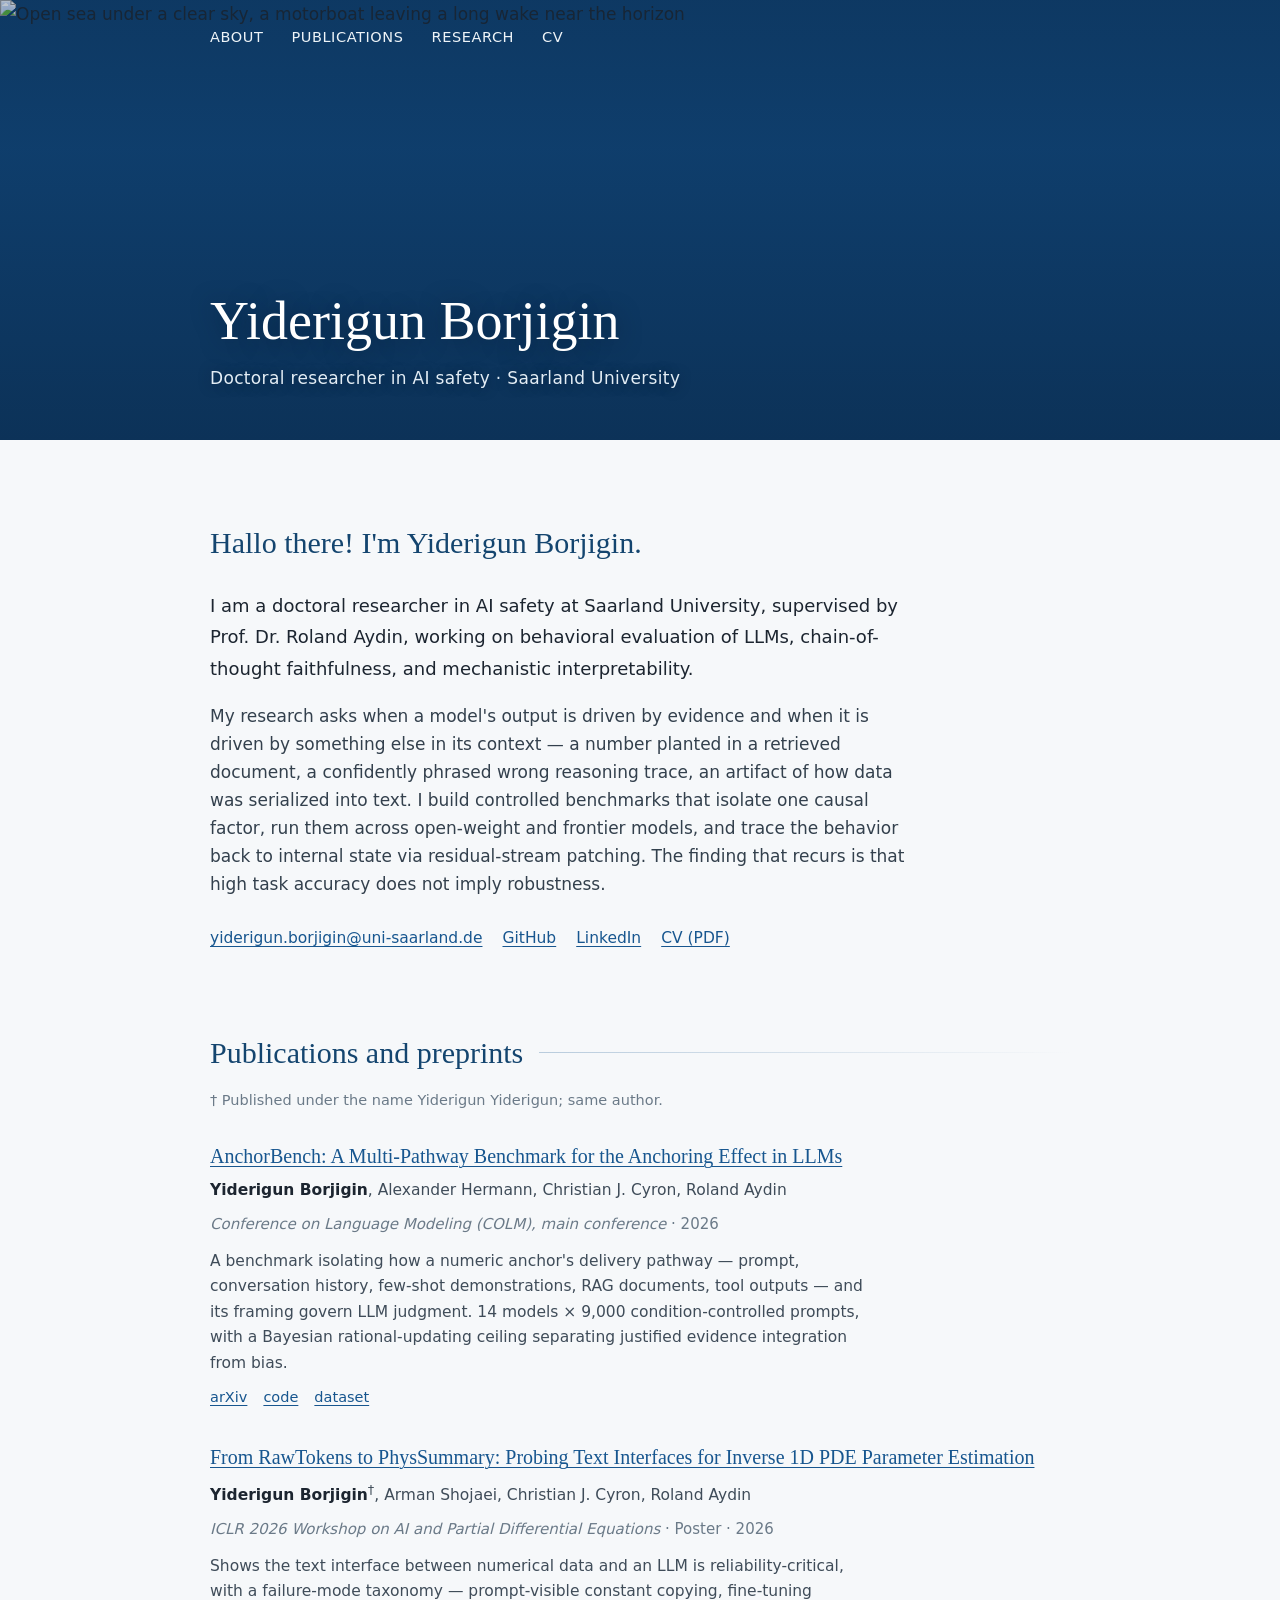
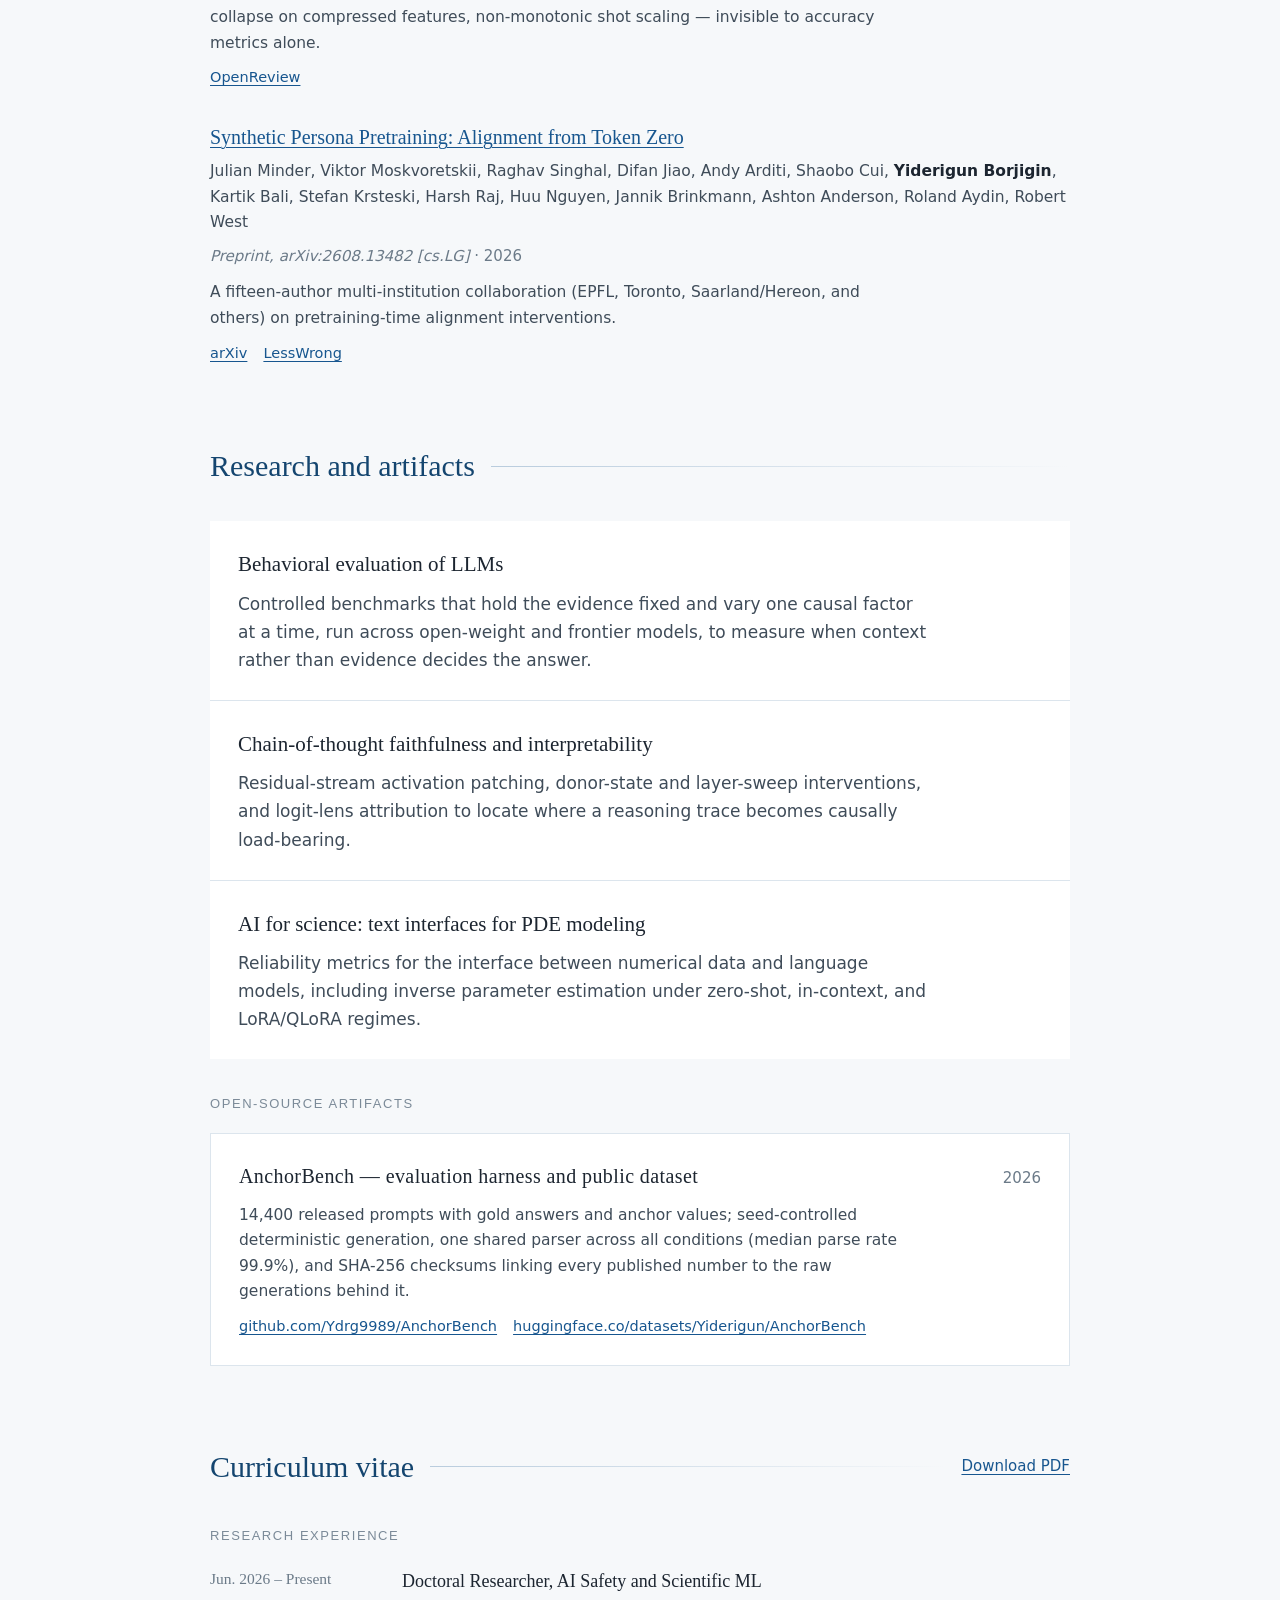
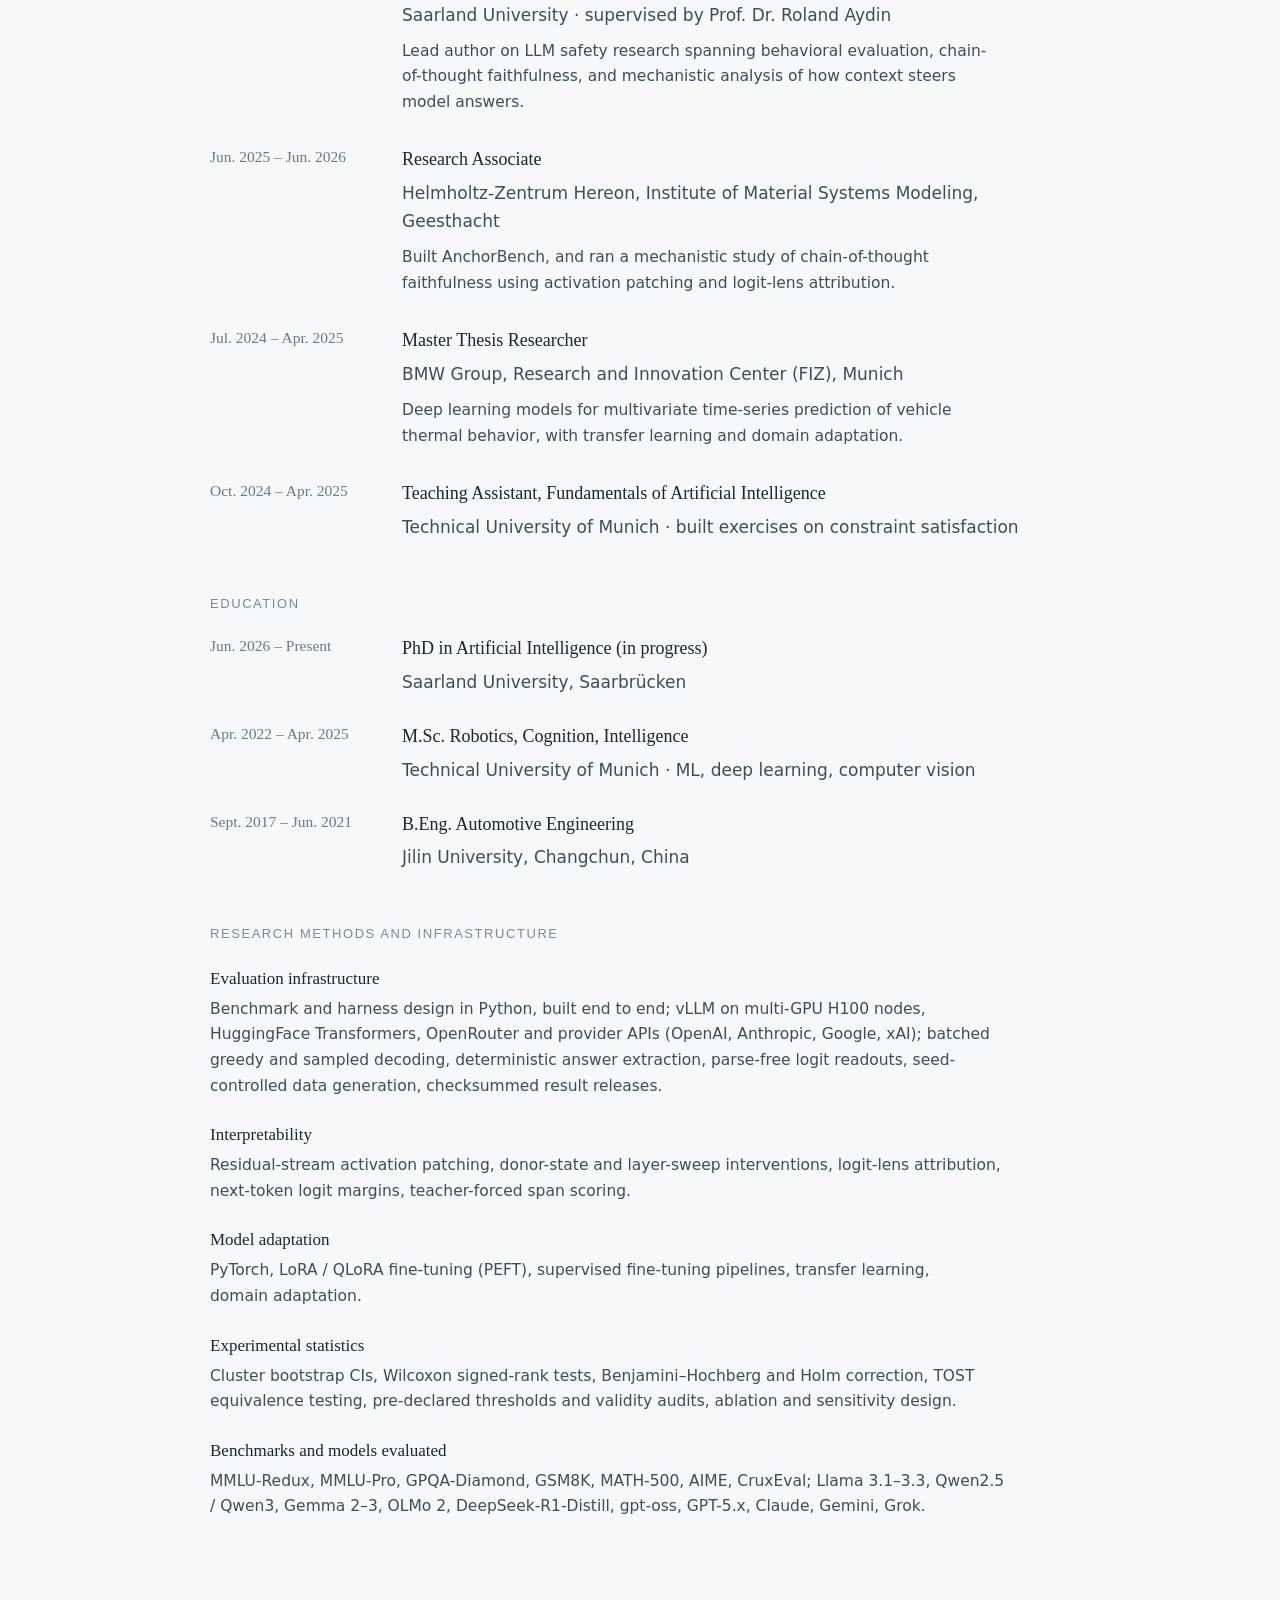
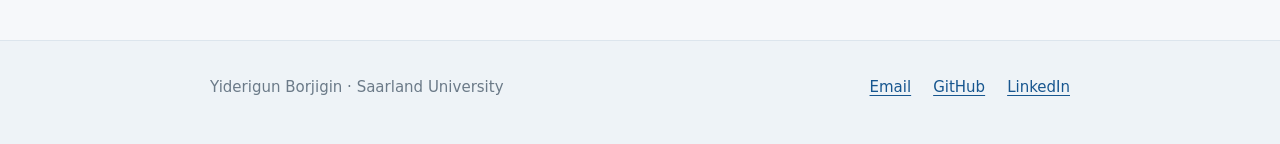
==== index.html @ 681003c2 "Add files via upload" ====
<!DOCTYPE html>
<html><head>
<meta charset="utf-8">
<meta name="viewport" content="width=device-width, initial-scale=1">
<title>Yiderigun Borjigin — Doctoral Researcher in AI Safety</title>
<meta name="description" content="Yiderigun Borjigin is a doctoral researcher in AI safety at Saarland University, working on behavioral evaluation of LLMs, chain-of-thought faithfulness, and mechanistic interpretability." />
<meta name="author" content="Yiderigun Borjigin" />
<link rel="canonical" href="https://yiderigun.com/" />
<meta property="og:type" content="profile" />
<meta property="og:title" content="Yiderigun Borjigin — Doctoral Researcher in AI Safety" />
<meta property="og:description" content="Behavioral evaluation of LLMs, chain-of-thought faithfulness, and mechanistic interpretability. Saarland University." />
<meta property="og:url" content="https://yiderigun.com/" />
<meta property="og:image" content="https://yiderigun.com/assets/sea.jpg" />
<meta name="twitter:card" content="summary_large_image" />
<link rel="icon" href="/favicon.svg" type="image/svg+xml" />
<script src="support.js"></script>
</head>
<body>
<x-dc>
<helmet>

<style>/* cyrillic-ext */
@font-face {
  font-family: 'IBM Plex Sans';
  font-style: italic;
  font-weight: 400;
  font-stretch: 100%;
  font-display: swap;
  src: url("assets/fonts/55f6a08b-e42c-4b91-bd8e-4564f79c8476.woff2") format('woff2');
  unicode-range: U+0460-052F, U+1C80-1C8A, U+20B4, U+2DE0-2DFF, U+A640-A69F, U+FE2E-FE2F;
}
/* cyrillic */
@font-face {
  font-family: 'IBM Plex Sans';
  font-style: italic;
  font-weight: 400;
  font-stretch: 100%;
  font-display: swap;
  src: url("assets/fonts/d46b7c02-f9fb-4ed3-8e43-ebcb7da75949.woff2") format('woff2');
  unicode-range: U+0301, U+0400-045F, U+0490-0491, U+04B0-04B1, U+2116;
}
/* greek */
@font-face {
  font-family: 'IBM Plex Sans';
  font-style: italic;
  font-weight: 400;
  font-stretch: 100%;
  font-display: swap;
  src: url("assets/fonts/974af022-8f1c-43a9-97f7-96fb65a8e11e.woff2") format('woff2');
  unicode-range: U+0370-0377, U+037A-037F, U+0384-038A, U+038C, U+038E-03A1, U+03A3-03FF;
}
/* vietnamese */
@font-face {
  font-family: 'IBM Plex Sans';
  font-style: italic;
  font-weight: 400;
  font-stretch: 100%;
  font-display: swap;
  src: url("assets/fonts/7ee7422b-a5fc-406b-a829-d67ad06969b2.woff2") format('woff2');
  unicode-range: U+0102-0103, U+0110-0111, U+0128-0129, U+0168-0169, U+01A0-01A1, U+01AF-01B0, U+0300-0301, U+0303-0304, U+0308-0309, U+0323, U+0329, U+1EA0-1EF9, U+20AB;
}
/* latin-ext */
@font-face {
  font-family: 'IBM Plex Sans';
  font-style: italic;
  font-weight: 400;
  font-stretch: 100%;
  font-display: swap;
  src: url("assets/fonts/6d44663a-c54d-4c79-b2e1-a479ceef2f40.woff2") format('woff2');
  unicode-range: U+0100-02BA, U+02BD-02C5, U+02C7-02CC, U+02CE-02D7, U+02DD-02FF, U+0304, U+0308, U+0329, U+1D00-1DBF, U+1E00-1E9F, U+1EF2-1EFF, U+2020, U+20A0-20AB, U+20AD-20C0, U+2113, U+2C60-2C7F, U+A720-A7FF;
}
/* latin */
@font-face {
  font-family: 'IBM Plex Sans';
  font-style: italic;
  font-weight: 400;
  font-stretch: 100%;
  font-display: swap;
  src: url("assets/fonts/679fe317-80ed-49c6-917a-c58eaef2c03a.woff2") format('woff2');
  unicode-range: U+0000-00FF, U+0131, U+0152-0153, U+02BB-02BC, U+02C6, U+02DA, U+02DC, U+0304, U+0308, U+0329, U+2000-206F, U+20AC, U+2122, U+2191, U+2193, U+2212, U+2215, U+FEFF, U+FFFD;
}
/* cyrillic-ext */
@font-face {
  font-family: 'IBM Plex Sans';
  font-style: normal;
  font-weight: 400;
  font-stretch: 100%;
  font-display: swap;
  src: url("assets/fonts/83f9fada-f4ef-41f7-adbd-99a5b04d0335.woff2") format('woff2');
  unicode-range: U+0460-052F, U+1C80-1C8A, U+20B4, U+2DE0-2DFF, U+A640-A69F, U+FE2E-FE2F;
}
/* cyrillic */
@font-face {
  font-family: 'IBM Plex Sans';
  font-style: normal;
  font-weight: 400;
  font-stretch: 100%;
  font-display: swap;
  src: url("assets/fonts/d79cb87c-d16e-4544-a11e-40ac1ff74dc8.woff2") format('woff2');
  unicode-range: U+0301, U+0400-045F, U+0490-0491, U+04B0-04B1, U+2116;
}
/* greek */
@font-face {
  font-family: 'IBM Plex Sans';
  font-style: normal;
  font-weight: 400;
  font-stretch: 100%;
  font-display: swap;
  src: url("assets/fonts/6ab68aab-2c65-49a6-9137-77db15534cdb.woff2") format('woff2');
  unicode-range: U+0370-0377, U+037A-037F, U+0384-038A, U+038C, U+038E-03A1, U+03A3-03FF;
}
/* vietnamese */
@font-face {
  font-family: 'IBM Plex Sans';
  font-style: normal;
  font-weight: 400;
  font-stretch: 100%;
  font-display: swap;
  src: url("assets/fonts/763f0e78-bf91-42c8-9707-98eb85f30fa9.woff2") format('woff2');
  unicode-range: U+0102-0103, U+0110-0111, U+0128-0129, U+0168-0169, U+01A0-01A1, U+01AF-01B0, U+0300-0301, U+0303-0304, U+0308-0309, U+0323, U+0329, U+1EA0-1EF9, U+20AB;
}
/* latin-ext */
@font-face {
  font-family: 'IBM Plex Sans';
  font-style: normal;
  font-weight: 400;
  font-stretch: 100%;
  font-display: swap;
  src: url("assets/fonts/c724dc85-1ffe-43cd-b5dc-d026d79f9b12.woff2") format('woff2');
  unicode-range: U+0100-02BA, U+02BD-02C5, U+02C7-02CC, U+02CE-02D7, U+02DD-02FF, U+0304, U+0308, U+0329, U+1D00-1DBF, U+1E00-1E9F, U+1EF2-1EFF, U+2020, U+20A0-20AB, U+20AD-20C0, U+2113, U+2C60-2C7F, U+A720-A7FF;
}
/* latin */
@font-face {
  font-family: 'IBM Plex Sans';
  font-style: normal;
  font-weight: 400;
  font-stretch: 100%;
  font-display: swap;
  src: url("assets/fonts/ffc3a132-318a-4846-9e97-8d17f6beaef5.woff2") format('woff2');
  unicode-range: U+0000-00FF, U+0131, U+0152-0153, U+02BB-02BC, U+02C6, U+02DA, U+02DC, U+0304, U+0308, U+0329, U+2000-206F, U+20AC, U+2122, U+2191, U+2193, U+2212, U+2215, U+FEFF, U+FFFD;
}
/* cyrillic-ext */
@font-face {
  font-family: 'IBM Plex Sans';
  font-style: normal;
  font-weight: 500;
  font-stretch: 100%;
  font-display: swap;
  src: url("assets/fonts/83f9fada-f4ef-41f7-adbd-99a5b04d0335.woff2") format('woff2');
  unicode-range: U+0460-052F, U+1C80-1C8A, U+20B4, U+2DE0-2DFF, U+A640-A69F, U+FE2E-FE2F;
}
/* cyrillic */
@font-face {
  font-family: 'IBM Plex Sans';
  font-style: normal;
  font-weight: 500;
  font-stretch: 100%;
  font-display: swap;
  src: url("assets/fonts/d79cb87c-d16e-4544-a11e-40ac1ff74dc8.woff2") format('woff2');
  unicode-range: U+0301, U+0400-045F, U+0490-0491, U+04B0-04B1, U+2116;
}
/* greek */
@font-face {
  font-family: 'IBM Plex Sans';
  font-style: normal;
  font-weight: 500;
  font-stretch: 100%;
  font-display: swap;
  src: url("assets/fonts/6ab68aab-2c65-49a6-9137-77db15534cdb.woff2") format('woff2');
  unicode-range: U+0370-0377, U+037A-037F, U+0384-038A, U+038C, U+038E-03A1, U+03A3-03FF;
}
/* vietnamese */
@font-face {
  font-family: 'IBM Plex Sans';
  font-style: normal;
  font-weight: 500;
  font-stretch: 100%;
  font-display: swap;
  src: url("assets/fonts/763f0e78-bf91-42c8-9707-98eb85f30fa9.woff2") format('woff2');
  unicode-range: U+0102-0103, U+0110-0111, U+0128-0129, U+0168-0169, U+01A0-01A1, U+01AF-01B0, U+0300-0301, U+0303-0304, U+0308-0309, U+0323, U+0329, U+1EA0-1EF9, U+20AB;
}
/* latin-ext */
@font-face {
  font-family: 'IBM Plex Sans';
  font-style: normal;
  font-weight: 500;
  font-stretch: 100%;
  font-display: swap;
  src: url("assets/fonts/c724dc85-1ffe-43cd-b5dc-d026d79f9b12.woff2") format('woff2');
  unicode-range: U+0100-02BA, U+02BD-02C5, U+02C7-02CC, U+02CE-02D7, U+02DD-02FF, U+0304, U+0308, U+0329, U+1D00-1DBF, U+1E00-1E9F, U+1EF2-1EFF, U+2020, U+20A0-20AB, U+20AD-20C0, U+2113, U+2C60-2C7F, U+A720-A7FF;
}
/* latin */
@font-face {
  font-family: 'IBM Plex Sans';
  font-style: normal;
  font-weight: 500;
  font-stretch: 100%;
  font-display: swap;
  src: url("assets/fonts/ffc3a132-318a-4846-9e97-8d17f6beaef5.woff2") format('woff2');
  unicode-range: U+0000-00FF, U+0131, U+0152-0153, U+02BB-02BC, U+02C6, U+02DA, U+02DC, U+0304, U+0308, U+0329, U+2000-206F, U+20AC, U+2122, U+2191, U+2193, U+2212, U+2215, U+FEFF, U+FFFD;
}
/* cyrillic-ext */
@font-face {
  font-family: 'Spectral';
  font-style: italic;
  font-weight: 400;
  font-display: swap;
  src: url("assets/fonts/430b4b3d-c710-4637-90d6-6bd3f4db5211.woff2") format('woff2');
  unicode-range: U+0460-052F, U+1C80-1C8A, U+20B4, U+2DE0-2DFF, U+A640-A69F, U+FE2E-FE2F;
}
/* cyrillic */
@font-face {
  font-family: 'Spectral';
  font-style: italic;
  font-weight: 400;
  font-display: swap;
  src: url("assets/fonts/274a4376-cdd3-4cd9-a341-be3a512d170b.woff2") format('woff2');
  unicode-range: U+0301, U+0400-045F, U+0490-0491, U+04B0-04B1, U+2116;
}
/* vietnamese */
@font-face {
  font-family: 'Spectral';
  font-style: italic;
  font-weight: 400;
  font-display: swap;
  src: url("assets/fonts/5216da0e-b6b3-49d7-98aa-c613a8fe0d83.woff2") format('woff2');
  unicode-range: U+0102-0103, U+0110-0111, U+0128-0129, U+0168-0169, U+01A0-01A1, U+01AF-01B0, U+0300-0301, U+0303-0304, U+0308-0309, U+0323, U+0329, U+1EA0-1EF9, U+20AB;
}
/* latin-ext */
@font-face {
  font-family: 'Spectral';
  font-style: italic;
  font-weight: 400;
  font-display: swap;
  src: url("assets/fonts/eaa00eb7-6b8f-4f8e-9f55-61a7b5361e93.woff2") format('woff2');
  unicode-range: U+0100-02BA, U+02BD-02C5, U+02C7-02CC, U+02CE-02D7, U+02DD-02FF, U+0304, U+0308, U+0329, U+1D00-1DBF, U+1E00-1E9F, U+1EF2-1EFF, U+2020, U+20A0-20AB, U+20AD-20C0, U+2113, U+2C60-2C7F, U+A720-A7FF;
}
/* latin */
@font-face {
  font-family: 'Spectral';
  font-style: italic;
  font-weight: 400;
  font-display: swap;
  src: url("assets/fonts/821369cb-e335-4c0e-bd2f-9316625bb81d.woff2") format('woff2');
  unicode-range: U+0000-00FF, U+0131, U+0152-0153, U+02BB-02BC, U+02C6, U+02DA, U+02DC, U+0304, U+0308, U+0329, U+2000-206F, U+20AC, U+2122, U+2191, U+2193, U+2212, U+2215, U+FEFF, U+FFFD;
}
/* cyrillic-ext */
@font-face {
  font-family: 'Spectral';
  font-style: normal;
  font-weight: 400;
  font-display: swap;
  src: url("assets/fonts/b064df39-ab87-48c8-b145-b738427409b2.woff2") format('woff2');
  unicode-range: U+0460-052F, U+1C80-1C8A, U+20B4, U+2DE0-2DFF, U+A640-A69F, U+FE2E-FE2F;
}
/* cyrillic */
@font-face {
  font-family: 'Spectral';
  font-style: normal;
  font-weight: 400;
  font-display: swap;
  src: url("assets/fonts/ff1c7c95-5fad-4c46-901b-05fcf5043dcb.woff2") format('woff2');
  unicode-range: U+0301, U+0400-045F, U+0490-0491, U+04B0-04B1, U+2116;
}
/* vietnamese */
@font-face {
  font-family: 'Spectral';
  font-style: normal;
  font-weight: 400;
  font-display: swap;
  src: url("assets/fonts/82d4c18f-d9b2-45b1-ac79-a1dd529e8926.woff2") format('woff2');
  unicode-range: U+0102-0103, U+0110-0111, U+0128-0129, U+0168-0169, U+01A0-01A1, U+01AF-01B0, U+0300-0301, U+0303-0304, U+0308-0309, U+0323, U+0329, U+1EA0-1EF9, U+20AB;
}
/* latin-ext */
@font-face {
  font-family: 'Spectral';
  font-style: normal;
  font-weight: 400;
  font-display: swap;
  src: url("assets/fonts/444bfb62-a856-46a0-b6db-b71ef4bcd163.woff2") format('woff2');
  unicode-range: U+0100-02BA, U+02BD-02C5, U+02C7-02CC, U+02CE-02D7, U+02DD-02FF, U+0304, U+0308, U+0329, U+1D00-1DBF, U+1E00-1E9F, U+1EF2-1EFF, U+2020, U+20A0-20AB, U+20AD-20C0, U+2113, U+2C60-2C7F, U+A720-A7FF;
}
/* latin */
@font-face {
  font-family: 'Spectral';
  font-style: normal;
  font-weight: 400;
  font-display: swap;
  src: url("assets/fonts/fe51525d-b9a4-4c74-82d5-5b8327a0cd50.woff2") format('woff2');
  unicode-range: U+0000-00FF, U+0131, U+0152-0153, U+02BB-02BC, U+02C6, U+02DA, U+02DC, U+0304, U+0308, U+0329, U+2000-206F, U+20AC, U+2122, U+2191, U+2193, U+2212, U+2215, U+FEFF, U+FFFD;
}
/* cyrillic-ext */
@font-face {
  font-family: 'Spectral';
  font-style: normal;
  font-weight: 500;
  font-display: swap;
  src: url("assets/fonts/7247d1e0-c503-46c9-b5f6-67a4c92e661f.woff2") format('woff2');
  unicode-range: U+0460-052F, U+1C80-1C8A, U+20B4, U+2DE0-2DFF, U+A640-A69F, U+FE2E-FE2F;
}
/* cyrillic */
@font-face {
  font-family: 'Spectral';
  font-style: normal;
  font-weight: 500;
  font-display: swap;
  src: url("assets/fonts/e114b1b9-980c-464b-a4e4-b644b9ae8122.woff2") format('woff2');
  unicode-range: U+0301, U+0400-045F, U+0490-0491, U+04B0-04B1, U+2116;
}
/* vietnamese */
@font-face {
  font-family: 'Spectral';
  font-style: normal;
  font-weight: 500;
  font-display: swap;
  src: url("assets/fonts/7c218824-0c13-46f9-be6f-c75b07de8cd7.woff2") format('woff2');
  unicode-range: U+0102-0103, U+0110-0111, U+0128-0129, U+0168-0169, U+01A0-01A1, U+01AF-01B0, U+0300-0301, U+0303-0304, U+0308-0309, U+0323, U+0329, U+1EA0-1EF9, U+20AB;
}
/* latin-ext */
@font-face {
  font-family: 'Spectral';
  font-style: normal;
  font-weight: 500;
  font-display: swap;
  src: url("assets/fonts/250e4d39-9c92-47d1-8d8c-00c0593494e9.woff2") format('woff2');
  unicode-range: U+0100-02BA, U+02BD-02C5, U+02C7-02CC, U+02CE-02D7, U+02DD-02FF, U+0304, U+0308, U+0329, U+1D00-1DBF, U+1E00-1E9F, U+1EF2-1EFF, U+2020, U+20A0-20AB, U+20AD-20C0, U+2113, U+2C60-2C7F, U+A720-A7FF;
}
/* latin */
@font-face {
  font-family: 'Spectral';
  font-style: normal;
  font-weight: 500;
  font-display: swap;
  src: url("assets/fonts/ee16a8b2-8016-4782-a6d0-0ef40bd5dc13.woff2") format('woff2');
  unicode-range: U+0000-00FF, U+0131, U+0152-0153, U+02BB-02BC, U+02C6, U+02DA, U+02DC, U+0304, U+0308, U+0329, U+2000-206F, U+20AC, U+2122, U+2191, U+2193, U+2212, U+2215, U+FEFF, U+FFFD;
}
/* cyrillic-ext */
@font-face {
  font-family: 'Spectral';
  font-style: normal;
  font-weight: 600;
  font-display: swap;
  src: url("assets/fonts/f975859b-0c44-41e2-96e7-90cef537e20b.woff2") format('woff2');
  unicode-range: U+0460-052F, U+1C80-1C8A, U+20B4, U+2DE0-2DFF, U+A640-A69F, U+FE2E-FE2F;
}
/* cyrillic */
@font-face {
  font-family: 'Spectral';
  font-style: normal;
  font-weight: 600;
  font-display: swap;
  src: url("assets/fonts/273f853a-46e5-40da-906b-10becf190a19.woff2") format('woff2');
  unicode-range: U+0301, U+0400-045F, U+0490-0491, U+04B0-04B1, U+2116;
}
/* vietnamese */
@font-face {
  font-family: 'Spectral';
  font-style: normal;
  font-weight: 600;
  font-display: swap;
  src: url("assets/fonts/f92b19ea-cc0b-4854-9863-948335877728.woff2") format('woff2');
  unicode-range: U+0102-0103, U+0110-0111, U+0128-0129, U+0168-0169, U+01A0-01A1, U+01AF-01B0, U+0300-0301, U+0303-0304, U+0308-0309, U+0323, U+0329, U+1EA0-1EF9, U+20AB;
}
/* latin-ext */
@font-face {
  font-family: 'Spectral';
  font-style: normal;
  font-weight: 600;
  font-display: swap;
  src: url("assets/fonts/9841b905-c9ef-4b54-a32b-f7afc2096b5e.woff2") format('woff2');
  unicode-range: U+0100-02BA, U+02BD-02C5, U+02C7-02CC, U+02CE-02D7, U+02DD-02FF, U+0304, U+0308, U+0329, U+1D00-1DBF, U+1E00-1E9F, U+1EF2-1EFF, U+2020, U+20A0-20AB, U+20AD-20C0, U+2113, U+2C60-2C7F, U+A720-A7FF;
}
/* latin */
@font-face {
  font-family: 'Spectral';
  font-style: normal;
  font-weight: 600;
  font-display: swap;
  src: url("assets/fonts/bd84f488-a338-4fb5-b9f1-f5760b52543d.woff2") format('woff2');
  unicode-range: U+0000-00FF, U+0131, U+0152-0153, U+02BB-02BC, U+02C6, U+02DA, U+02DC, U+0304, U+0308, U+0329, U+2000-206F, U+20AC, U+2122, U+2191, U+2193, U+2212, U+2215, U+FEFF, U+FFFD;
}
</style>
<style>
  body { margin: 0; background: #f6f8fa; color: #1c2530; -webkit-font-smoothing: antialiased; }
  a { color: #17568f; text-decoration-thickness: 1px; text-underline-offset: 3px; }
  a:hover { color: #0d3a64; }
  @keyframes seaDrift { from { transform: scale(1.06) translate3d(-1.2%, 0, 0); } to { transform: scale(1.12) translate3d(1.2%, -1%, 0); } }
  @keyframes rise { from { opacity: 0; transform: translateY(14px); } to { opacity: 1; transform: none; } }
  html { scroll-behavior: smooth; }
</style>
</helmet>

<div style="font-family: 'IBM Plex Sans', system-ui, sans-serif; font-size: 17px; line-height: 1.65;">

  <header style="position: relative; height: 440px; overflow: hidden; background: #0f3f6e;">
    <picture><source srcset="assets/sea.webp" type="image/webp" /><img src="assets/sea.jpg" alt="Open sea under a clear sky, a motorboat leaving a long wake near the horizon" style="position: absolute; inset: 0; width: 100%; height: 100%; object-fit: cover; object-position: 50% 42%; animation: seaDrift 70s ease-in-out infinite alternate;" fetchpriority="high" /></picture>
    <div style="position: absolute; inset: 0; background: linear-gradient(rgba(10,40,70,0.28) 0%, rgba(10,40,70,0.06) 34%, rgba(8,32,58,0.42) 100%);"></div>

    <div style="position: relative; max-width: 940px; margin: 0 auto; padding: 0 40px; height: 100%; display: flex; flex-direction: column; justify-content: space-between; box-sizing: border-box;">
      <nav style="display: flex; gap: 28px; align-items: center; padding-top: 26px; font-size: 14.5px; letter-spacing: 0.04em; text-transform: uppercase;">
        <a href="#about" style="color: #eef4f8; text-decoration: none;" style-hover="color:#ffffff">About</a>
        <a href="#publications" style="color: #eef4f8; text-decoration: none;" style-hover="color:#ffffff">Publications</a>
        <a href="#research" style="color: #eef4f8; text-decoration: none;" style-hover="color:#ffffff">Research</a>
        <a href="#cv" style="color: #eef4f8; text-decoration: none;" style-hover="color:#ffffff">CV</a>
      </nav>
      <div style="padding-bottom: 48px;">
        <h1 style="font-family: Spectral, Georgia, serif; font-weight: 500; font-size: 54px; line-height: 1.05; margin: 0; color: #ffffff; text-shadow: 0 2px 22px rgba(6,26,48,0.55);">Yiderigun Borjigin</h1>
        <p style="margin: 14px 0 0; font-size: 17px; color: #e3edf5; letter-spacing: 0.02em; text-shadow: 0 1px 12px rgba(6,26,48,0.5);">Doctoral researcher in AI safety · Saarland University</p>
      </div>
    </div>
  </header>

  <main style="max-width: 940px; margin: 0 auto; padding: 0 40px 120px; box-sizing: border-box;">

    <section id="about" style="padding: 78px 0 0; animation: rise 0.7s ease both;">
      <h2 style="font-family: Spectral, Georgia, serif; font-weight: 500; font-size: 30px; margin: 0 0 22px; color: #14456f;">Hallo there! I'm Yiderigun Borjigin.</h2>
      <div style="display: grid; gap: 18px; max-width: 66ch;">
        <p style="margin: 0; font-size: 18px; line-height: 1.75; text-wrap: pretty;">I am a doctoral researcher in AI safety at Saarland University, supervised by Prof. Dr. Roland Aydin, working on behavioral evaluation of LLMs, chain-of-thought faithfulness, and mechanistic interpretability.</p>
        <p style="margin: 0; text-wrap: pretty; color: #33404d;">My research asks when a model's output is driven by evidence and when it is driven by something else in its context — a number planted in a retrieved document, a confidently phrased wrong reasoning trace, an artifact of how data was serialized into text. I build controlled benchmarks that isolate one causal factor, run them across open-weight and frontier models, and trace the behavior back to internal state via residual-stream patching. The finding that recurs is that high task accuracy does not imply robustness.</p>
      </div>
      <div style="display: flex; flex-wrap: wrap; gap: 20px; margin-top: 28px; font-size: 15.5px;">
        <a href="mailto:yiderigun.borjigin@uni-saarland.de">yiderigun.borjigin@uni-saarland.de</a>
        <a href="https://github.com/Ydrg9989">GitHub</a>
        <a href="https://www.linkedin.com/in/yiderigun/">LinkedIn</a>
        <a href="assets/cv.pdf">CV (PDF)</a>
      </div>
    </section>

    <section id="publications" style="padding-top: 76px;">
      <div style="display: flex; align-items: center; gap: 16px; margin: 0 0 12px;">
        <h2 style="font-family: Spectral, Georgia, serif; font-weight: 500; font-size: 30px; margin: 0; color: #14456f; white-space: nowrap;">Publications and preprints</h2>
        <span style="flex: 1; height: 1px; background: linear-gradient(90deg, #b9ccdd, rgba(185,204,221,0));"></span>
      </div>
      <p style="margin: 0 0 30px; font-size: 14.5px; color: #6b7a88;">† Published under the name Yiderigun Yiderigun; same author.</p>

      <ol style="list-style: none; margin: 0; padding: 0; display: grid; gap: 34px;">
        <li style="display: grid; gap: 8px;">
          <a href="#" style="font-family: Spectral, Georgia, serif; font-size: 20px; line-height: 1.35;">AnchorBench: A Multi-Pathway Benchmark for the Anchoring Effect in LLMs</a>
          <p style="margin: 0; font-size: 15.5px; color: #3f4c59;"><strong style="color: #1c2530;">Yiderigun Borjigin</strong>, Alexander Hermann, Christian J. Cyron, Roland Aydin</p>
          <p style="margin: 0; font-size: 15px; color: #6b7a88;"><em>Conference on Language Modeling (COLM), main conference</em> · 2026</p>
          <p style="margin: 4px 0 0; max-width: 68ch; color: #3f4c59; font-size: 15.5px; text-wrap: pretty;">A benchmark isolating how a numeric anchor's delivery pathway — prompt, conversation history, few-shot demonstrations, RAG documents, tool outputs — and its framing govern LLM judgment. 14 models × 9,000 condition-controlled prompts, with a Bayesian rational-updating ceiling separating justified evidence integration from bias.</p>
          <div style="display: flex; gap: 16px; font-size: 14.5px; margin-top: 2px;">
            <a href="#">arXiv</a>
            <a href="https://github.com/Ydrg9989/AnchorBench">code</a>
            <a href="https://huggingface.co/datasets/Yiderigun/AnchorBench">dataset</a>
          </div>
        </li>

        <li style="display: grid; gap: 8px;">
          <a href="#" style="font-family: Spectral, Georgia, serif; font-size: 20px; line-height: 1.35;">From RawTokens to PhysSummary: Probing Text Interfaces for Inverse 1D PDE Parameter Estimation</a>
          <p style="margin: 0; font-size: 15.5px; color: #3f4c59;"><strong style="color: #1c2530;">Yiderigun Borjigin</strong><sup>†</sup>, Arman Shojaei, Christian J. Cyron, Roland Aydin</p>
          <p style="margin: 0; font-size: 15px; color: #6b7a88;"><em>ICLR 2026 Workshop on AI and Partial Differential Equations</em> · Poster · 2026</p>
          <p style="margin: 4px 0 0; max-width: 68ch; color: #3f4c59; font-size: 15.5px; text-wrap: pretty;">Shows the text interface between numerical data and an LLM is reliability-critical, with a failure-mode taxonomy — prompt-visible constant copying, fine-tuning collapse on compressed features, non-monotonic shot scaling — invisible to accuracy metrics alone.</p>
          <div style="display: flex; gap: 16px; font-size: 14.5px; margin-top: 2px;">
            <a href="#">OpenReview</a>
          </div>
        </li>

        <li style="display: grid; gap: 8px;">
          <a href="https://arxiv.org/abs/2608.13482" style="font-family: Spectral, Georgia, serif; font-size: 20px; line-height: 1.35;">Synthetic Persona Pretraining: Alignment from Token Zero</a>
          <p style="margin: 0; font-size: 15.5px; color: #3f4c59;">Julian Minder, Viktor Moskvoretskii, Raghav Singhal, Difan Jiao, Andy Arditi, Shaobo Cui, <strong style="color: #1c2530;">Yiderigun Borjigin</strong>, Kartik Bali, Stefan Krsteski, Harsh Raj, Huu Nguyen, Jannik Brinkmann, Ashton Anderson, Roland Aydin, Robert West</p>
          <p style="margin: 0; font-size: 15px; color: #6b7a88;"><em>Preprint, arXiv:2608.13482 [cs.LG]</em> · 2026</p>
          <p style="margin: 4px 0 0; max-width: 68ch; color: #3f4c59; font-size: 15.5px; text-wrap: pretty;">A fifteen-author multi-institution collaboration (EPFL, Toronto, Saarland/Hereon, and others) on pretraining-time alignment interventions.</p>
          <div style="display: flex; gap: 16px; font-size: 14.5px; margin-top: 2px;">
            <a href="https://arxiv.org/abs/2608.13482">arXiv</a>
            <a href="#">LessWrong</a>
          </div>
        </li>
      </ol>
    </section>

    <section id="research" style="padding-top: 76px;">
      <div style="display: flex; align-items: center; gap: 16px; margin: 0 0 30px;">
        <h2 style="font-family: Spectral, Georgia, serif; font-weight: 500; font-size: 30px; margin: 0; color: #14456f; white-space: nowrap;">Research and artifacts</h2>
        <span style="flex: 1; height: 1px; background: linear-gradient(90deg, #b9ccdd, rgba(185,204,221,0));"></span>
      </div>

      <div style="display: grid; gap: 1px; background: #dce5ed; margin-bottom: 34px;">
        <article style="background: #ffffff; padding: 26px 28px; display: grid; gap: 8px;">
          <h3 style="font-family: Spectral, Georgia, serif; font-weight: 500; font-size: 21px; margin: 0;">Behavioral evaluation of LLMs</h3>
          <p style="margin: 0; max-width: 64ch; color: #3f4c59; text-wrap: pretty;">Controlled benchmarks that hold the evidence fixed and vary one causal factor at a time, run across open-weight and frontier models, to measure when context rather than evidence decides the answer.</p>
        </article>
        <article style="background: #ffffff; padding: 26px 28px; display: grid; gap: 8px;">
          <h3 style="font-family: Spectral, Georgia, serif; font-weight: 500; font-size: 21px; margin: 0;">Chain-of-thought faithfulness and interpretability</h3>
          <p style="margin: 0; max-width: 64ch; color: #3f4c59; text-wrap: pretty;">Residual-stream activation patching, donor-state and layer-sweep interventions, and logit-lens attribution to locate where a reasoning trace becomes causally load-bearing.</p>
        </article>
        <article style="background: #ffffff; padding: 26px 28px; display: grid; gap: 8px;">
          <h3 style="font-family: Spectral, Georgia, serif; font-weight: 500; font-size: 21px; margin: 0;">AI for science: text interfaces for PDE modeling</h3>
          <p style="margin: 0; max-width: 64ch; color: #3f4c59; text-wrap: pretty;">Reliability metrics for the interface between numerical data and language models, including inverse parameter estimation under zero-shot, in-context, and LoRA/QLoRA regimes.</p>
        </article>
      </div>

      <h3 style="font-family: 'IBM Plex Sans', sans-serif; font-size: 13px; letter-spacing: 0.12em; text-transform: uppercase; color: #7b8a98; margin: 0 0 18px; font-weight: 500;">Open-source artifacts</h3>
      <div style="background: #ffffff; border: 1px solid #dce5ed; padding: 26px 28px; display: grid; gap: 10px;">
        <div style="display: flex; flex-wrap: wrap; gap: 12px; align-items: baseline; justify-content: space-between;">
          <h4 style="font-family: Spectral, Georgia, serif; font-weight: 500; font-size: 20px; margin: 0; letter-spacing: 0.02em;">AnchorBench — evaluation harness and public dataset</h4>
          <span style="font-size: 15px; color: #6b7a88;">2026</span>
        </div>
        <p style="margin: 0; max-width: 68ch; color: #3f4c59; font-size: 15.5px; text-wrap: pretty;">14,400 released prompts with gold answers and anchor values; seed-controlled deterministic generation, one shared parser across all conditions (median parse rate 99.9%), and SHA-256 checksums linking every published number to the raw generations behind it.</p>
        <div style="display: flex; gap: 16px; font-size: 14.5px;">
          <a href="https://github.com/Ydrg9989/AnchorBench">github.com/Ydrg9989/AnchorBench</a>
          <a href="https://huggingface.co/datasets/Yiderigun/AnchorBench">huggingface.co/datasets/Yiderigun/AnchorBench</a>
        </div>
      </div>
    </section>

    <section id="cv" style="padding-top: 76px;">
      <div style="display: flex; align-items: center; gap: 16px; margin: 0 0 34px;">
        <h2 style="font-family: Spectral, Georgia, serif; font-weight: 500; font-size: 30px; margin: 0; color: #14456f; white-space: nowrap;">Curriculum vitae</h2>
        <span style="flex: 1; height: 1px; background: linear-gradient(90deg, #b9ccdd, rgba(185,204,221,0));"></span>
        <a href="assets/cv.pdf" style="font-size: 15px; white-space: nowrap;">Download PDF</a>
      </div>

      <h3 style="font-family: 'IBM Plex Sans', sans-serif; font-size: 13px; letter-spacing: 0.12em; text-transform: uppercase; color: #7b8a98; margin: 0 0 20px; font-weight: 500;">Research experience</h3>
      <div style="display: grid; gap: 30px; margin-bottom: 52px;">
        <div style="display: grid; grid-template-columns: 168px 1fr; gap: 24px;">
          <span style="font-family: Spectral, Georgia, serif; color: #6b7a88; font-size: 15.5px; line-height: 1.5;">Jun. 2026 – Present</span>
          <div>
            <p style="margin: 0; font-size: 18px; font-family: Spectral, Georgia, serif;">Doctoral Researcher, AI Safety and Scientific ML</p>
            <p style="margin: 4px 0 10px; color: #3f4c59;">Saarland University · supervised by Prof. Dr. Roland Aydin</p>
            <p style="margin: 0; color: #3f4c59; font-size: 15.5px; max-width: 62ch; text-wrap: pretty;">Lead author on LLM safety research spanning behavioral evaluation, chain-of-thought faithfulness, and mechanistic analysis of how context steers model answers.</p>
          </div>
        </div>
        <div style="display: grid; grid-template-columns: 168px 1fr; gap: 24px;">
          <span style="font-family: Spectral, Georgia, serif; color: #6b7a88; font-size: 15.5px; line-height: 1.5;">Jun. 2025 – Jun. 2026</span>
          <div>
            <p style="margin: 0; font-size: 18px; font-family: Spectral, Georgia, serif;">Research Associate</p>
            <p style="margin: 4px 0 10px; color: #3f4c59;">Helmholtz-Zentrum Hereon, Institute of Material Systems Modeling, Geesthacht</p>
            <p style="margin: 0; color: #3f4c59; font-size: 15.5px; max-width: 62ch; text-wrap: pretty;">Built AnchorBench, and ran a mechanistic study of chain-of-thought faithfulness using activation patching and logit-lens attribution.</p>
          </div>
        </div>
        <div style="display: grid; grid-template-columns: 168px 1fr; gap: 24px;">
          <span style="font-family: Spectral, Georgia, serif; color: #6b7a88; font-size: 15.5px; line-height: 1.5;">Jul. 2024 – Apr. 2025</span>
          <div>
            <p style="margin: 0; font-size: 18px; font-family: Spectral, Georgia, serif;">Master Thesis Researcher</p>
            <p style="margin: 4px 0 10px; color: #3f4c59;">BMW Group, Research and Innovation Center (FIZ), Munich</p>
            <p style="margin: 0; color: #3f4c59; font-size: 15.5px; max-width: 62ch; text-wrap: pretty;">Deep learning models for multivariate time-series prediction of vehicle thermal behavior, with transfer learning and domain adaptation.</p>
          </div>
        </div>
        <div style="display: grid; grid-template-columns: 168px 1fr; gap: 24px;">
          <span style="font-family: Spectral, Georgia, serif; color: #6b7a88; font-size: 15.5px; line-height: 1.5;">Oct. 2024 – Apr. 2025</span>
          <div>
            <p style="margin: 0; font-size: 18px; font-family: Spectral, Georgia, serif;">Teaching Assistant, Fundamentals of Artificial Intelligence</p>
            <p style="margin: 4px 0 0; color: #3f4c59;">Technical University of Munich · built exercises on constraint satisfaction</p>
          </div>
        </div>
      </div>

      <h3 style="font-family: 'IBM Plex Sans', sans-serif; font-size: 13px; letter-spacing: 0.12em; text-transform: uppercase; color: #7b8a98; margin: 0 0 20px; font-weight: 500;">Education</h3>
      <div style="display: grid; gap: 26px; margin-bottom: 52px;">
        <div style="display: grid; grid-template-columns: 168px 1fr; gap: 24px;">
          <span style="font-family: Spectral, Georgia, serif; color: #6b7a88; font-size: 15.5px; line-height: 1.5;">Jun. 2026 – Present</span>
          <div>
            <p style="margin: 0; font-size: 18px; font-family: Spectral, Georgia, serif;">PhD in Artificial Intelligence (in progress)</p>
            <p style="margin: 4px 0 0; color: #3f4c59;">Saarland University, Saarbrücken</p>
          </div>
        </div>
        <div style="display: grid; grid-template-columns: 168px 1fr; gap: 24px;">
          <span style="font-family: Spectral, Georgia, serif; color: #6b7a88; font-size: 15.5px; line-height: 1.5;">Apr. 2022 – Apr. 2025</span>
          <div>
            <p style="margin: 0; font-size: 18px; font-family: Spectral, Georgia, serif;">M.Sc. Robotics, Cognition, Intelligence</p>
            <p style="margin: 4px 0 0; color: #3f4c59;">Technical University of Munich · ML, deep learning, computer vision</p>
          </div>
        </div>
        <div style="display: grid; grid-template-columns: 168px 1fr; gap: 24px;">
          <span style="font-family: Spectral, Georgia, serif; color: #6b7a88; font-size: 15.5px; line-height: 1.5;">Sept. 2017 – Jun. 2021</span>
          <div>
            <p style="margin: 0; font-size: 18px; font-family: Spectral, Georgia, serif;">B.Eng. Automotive Engineering</p>
            <p style="margin: 4px 0 0; color: #3f4c59;">Jilin University, Changchun, China</p>
          </div>
        </div>
      </div>

      <h3 style="font-family: 'IBM Plex Sans', sans-serif; font-size: 13px; letter-spacing: 0.12em; text-transform: uppercase; color: #7b8a98; margin: 0 0 20px; font-weight: 500;">Research methods and infrastructure</h3>
      <div style="display: grid; gap: 22px; max-width: 74ch;">
        <div style="display: grid; gap: 4px;">
          <p style="margin: 0; font-family: Spectral, Georgia, serif; font-size: 17px;">Evaluation infrastructure</p>
          <p style="margin: 0; color: #3f4c59; font-size: 15.5px; text-wrap: pretty;">Benchmark and harness design in Python, built end to end; vLLM on multi-GPU H100 nodes, HuggingFace Transformers, OpenRouter and provider APIs (OpenAI, Anthropic, Google, xAI); batched greedy and sampled decoding, deterministic answer extraction, parse-free logit readouts, seed-controlled data generation, checksummed result releases.</p>
        </div>
        <div style="display: grid; gap: 4px;">
          <p style="margin: 0; font-family: Spectral, Georgia, serif; font-size: 17px;">Interpretability</p>
          <p style="margin: 0; color: #3f4c59; font-size: 15.5px; text-wrap: pretty;">Residual-stream activation patching, donor-state and layer-sweep interventions, logit-lens attribution, next-token logit margins, teacher-forced span scoring.</p>
        </div>
        <div style="display: grid; gap: 4px;">
          <p style="margin: 0; font-family: Spectral, Georgia, serif; font-size: 17px;">Model adaptation</p>
          <p style="margin: 0; color: #3f4c59; font-size: 15.5px; text-wrap: pretty;">PyTorch, LoRA / QLoRA fine-tuning (PEFT), supervised fine-tuning pipelines, transfer learning, domain adaptation.</p>
        </div>
        <div style="display: grid; gap: 4px;">
          <p style="margin: 0; font-family: Spectral, Georgia, serif; font-size: 17px;">Experimental statistics</p>
          <p style="margin: 0; color: #3f4c59; font-size: 15.5px; text-wrap: pretty;">Cluster bootstrap CIs, Wilcoxon signed-rank tests, Benjamini–Hochberg and Holm correction, TOST equivalence testing, pre-declared thresholds and validity audits, ablation and sensitivity design.</p>
        </div>
        <div style="display: grid; gap: 4px;">
          <p style="margin: 0; font-family: Spectral, Georgia, serif; font-size: 17px;">Benchmarks and models evaluated</p>
          <p style="margin: 0; color: #3f4c59; font-size: 15.5px; text-wrap: pretty;">MMLU-Redux, MMLU-Pro, GPQA-Diamond, GSM8K, MATH-500, AIME, CruxEval; Llama 3.1–3.3, Qwen2.5 / Qwen3, Gemma 2–3, OLMo 2, DeepSeek-R1-Distill, gpt-oss, GPT-5.x, Claude, Gemini, Grok.</p>
        </div>
      </div>
    </section>

  </main>

  <footer style="border-top: 1px solid #dce5ed; background: #eef3f7;">
    <div style="max-width: 940px; margin: 0 auto; padding: 34px 40px 44px; box-sizing: border-box; display: flex; flex-wrap: wrap; gap: 20px; justify-content: space-between; align-items: baseline;">
      <p style="margin: 0; color: #6b7a88; font-size: 15px;">Yiderigun Borjigin · Saarland University</p>
      <div style="display: flex; flex-wrap: wrap; gap: 22px; font-size: 15px; white-space: nowrap;">
        <a href="mailto:yiderigun.borjigin@uni-saarland.de">Email</a>
        <a href="https://github.com/Ydrg9989">GitHub</a>
        <a href="https://www.linkedin.com/in/yiderigun/">LinkedIn</a>
      </div>
    </div>
  </footer>

</div>

</x-dc>


</body></html>
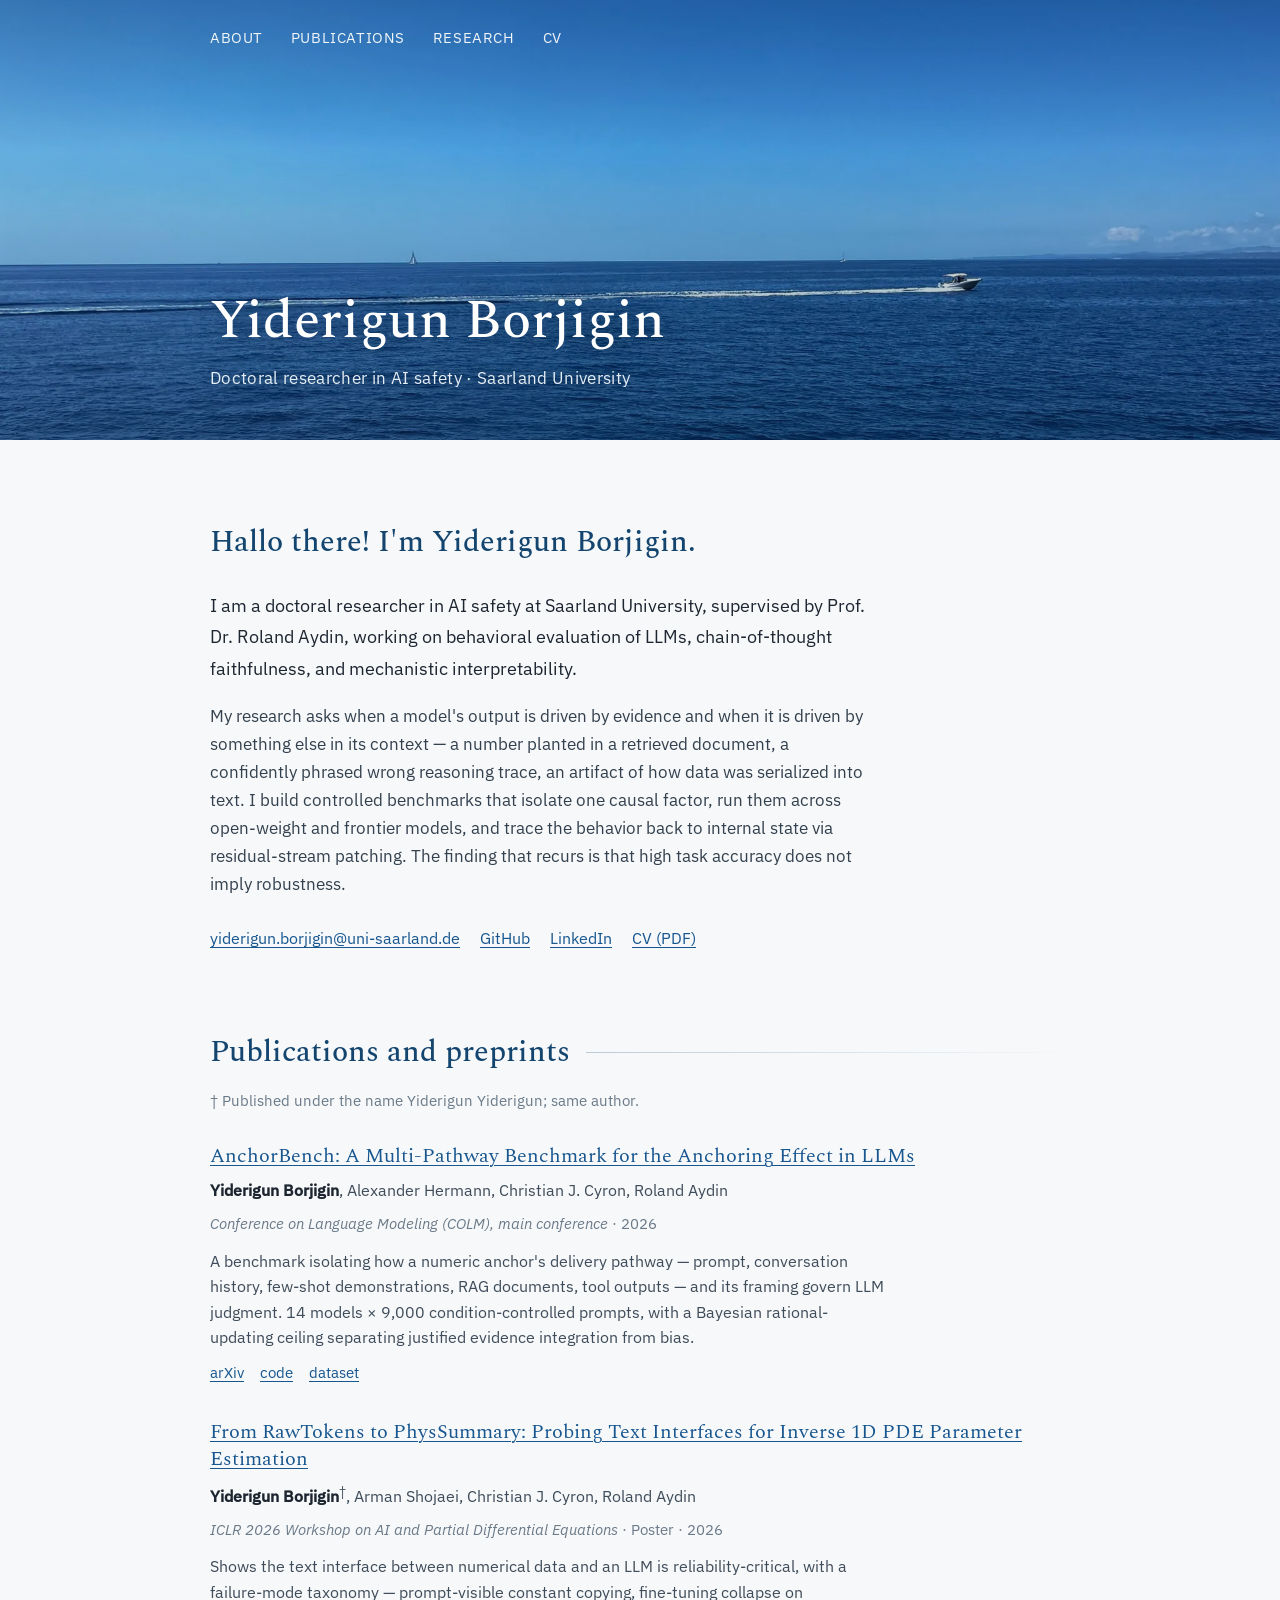
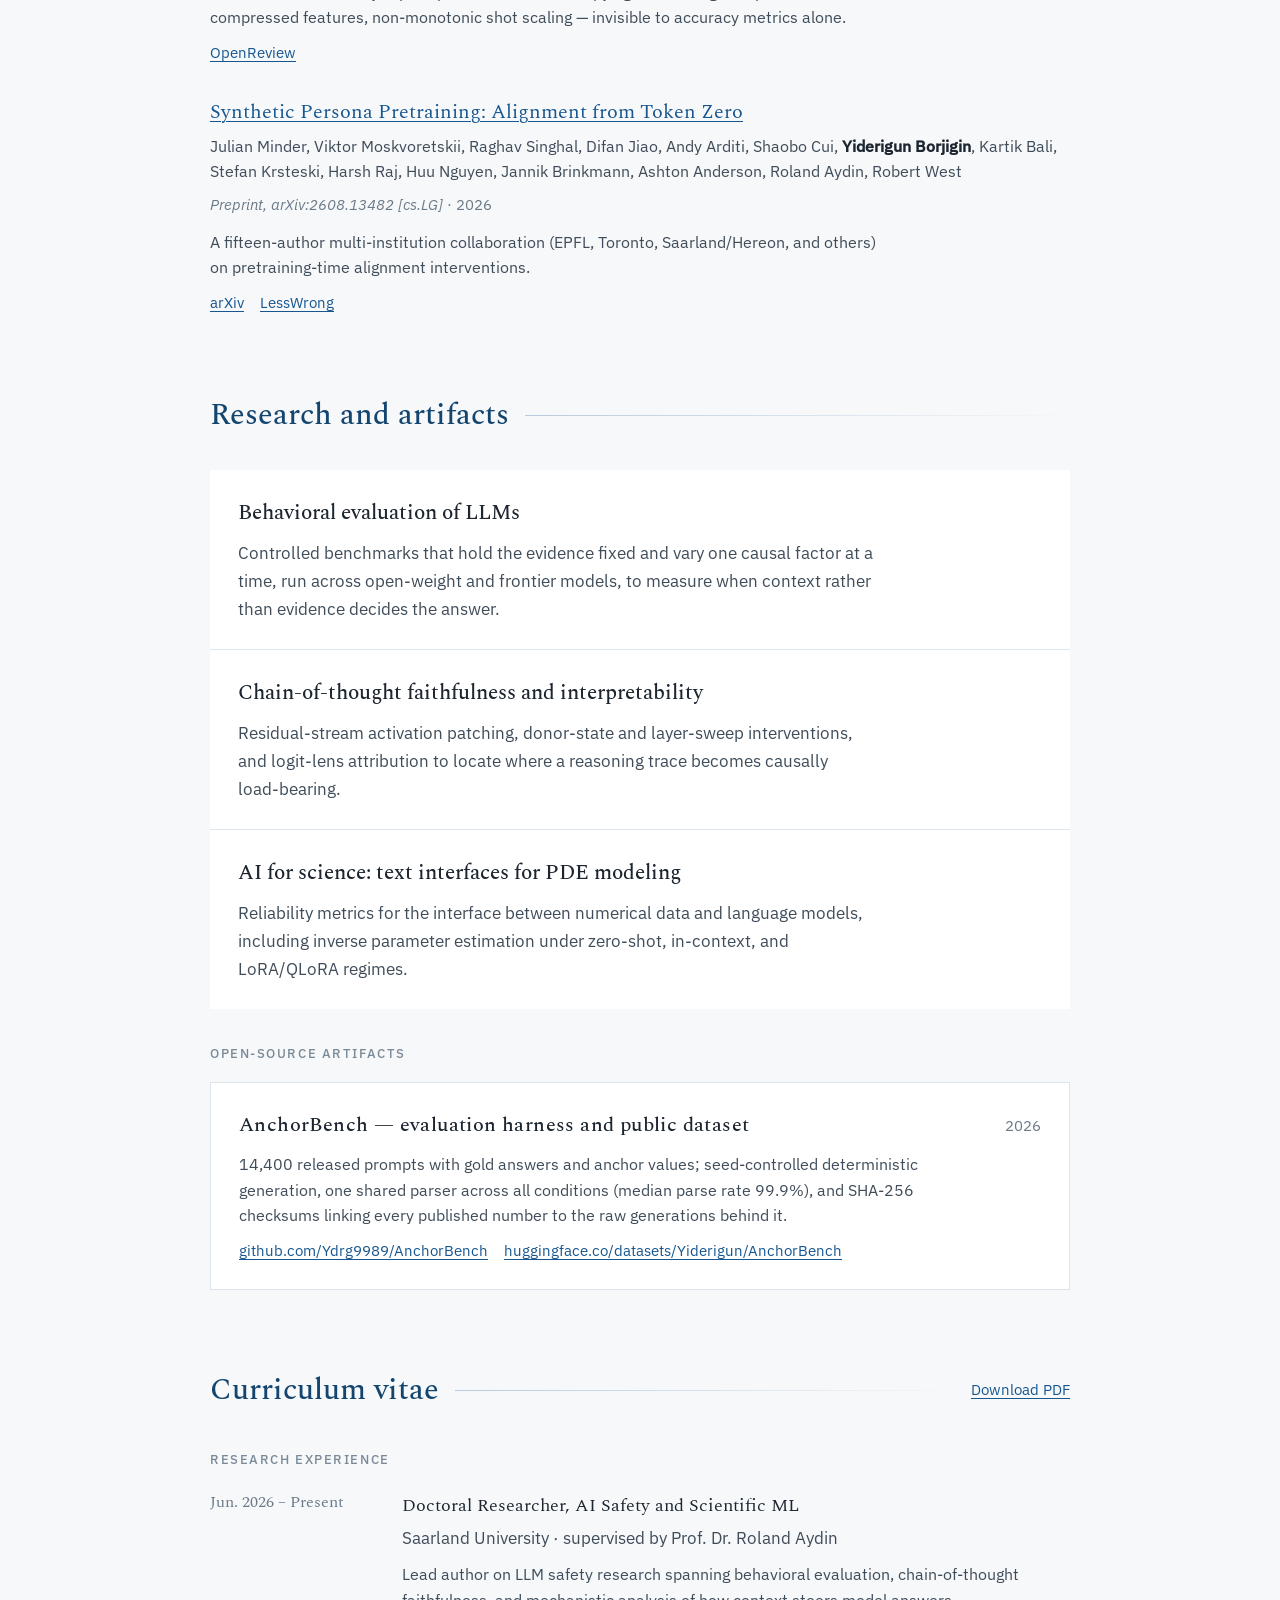
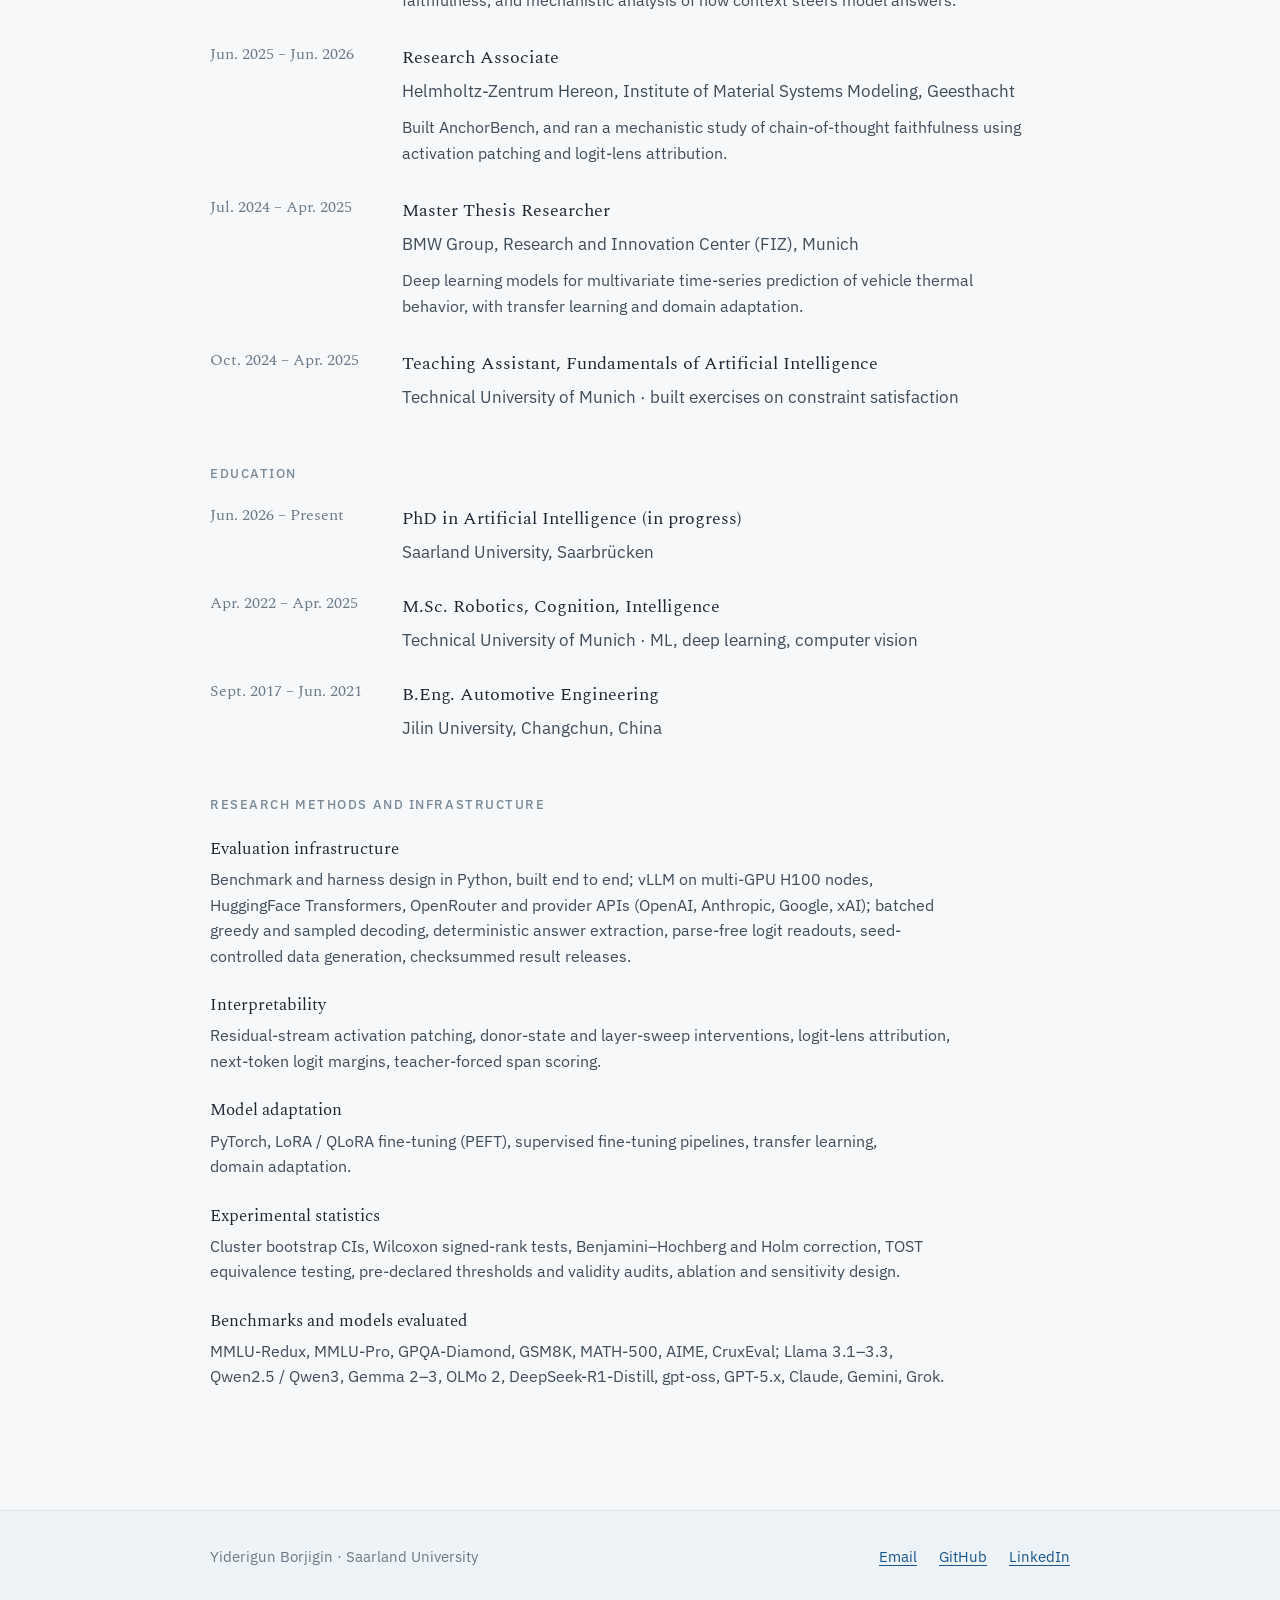
==== commit 3d489446: "Use the ger illustration as the site favicon Replace the placeholder "YB" SVG icon with an icon set " ====
--- a/index.html
+++ b/index.html
@@ -12,7 +12,10 @@
 <meta property="og:url" content="https://yiderigun.com/" />
 <meta property="og:image" content="https://yiderigun.com/assets/sea.jpg" />
 <meta name="twitter:card" content="summary_large_image" />
-<link rel="icon" href="/favicon.svg" type="image/svg+xml" />
+<link rel="icon" href="/favicon.ico" sizes="any" />
+<link rel="icon" type="image/png" sizes="32x32" href="/assets/favicon-32.png" />
+<link rel="apple-touch-icon" href="/assets/apple-touch-icon.png" />
+<link rel="manifest" href="/site.webmanifest" />
 <script src="support.js"></script>
 </head>
 <body>
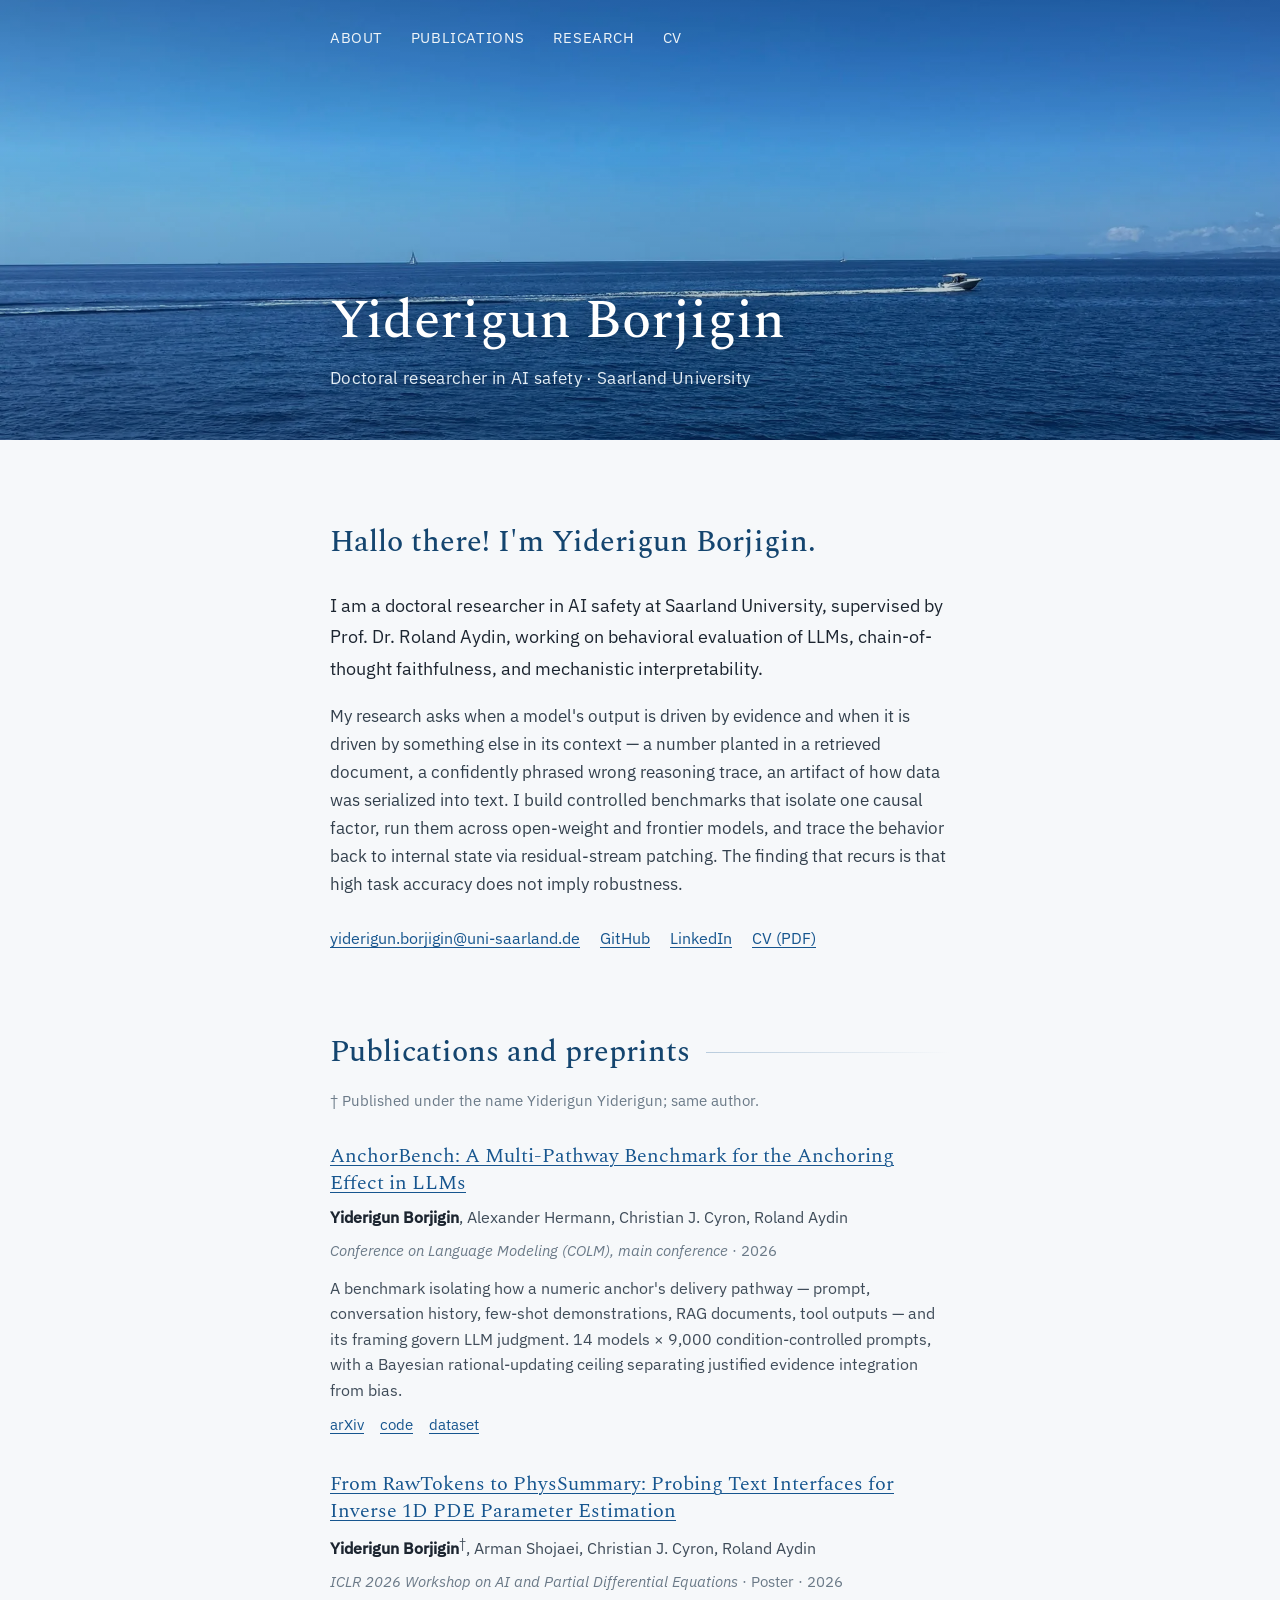
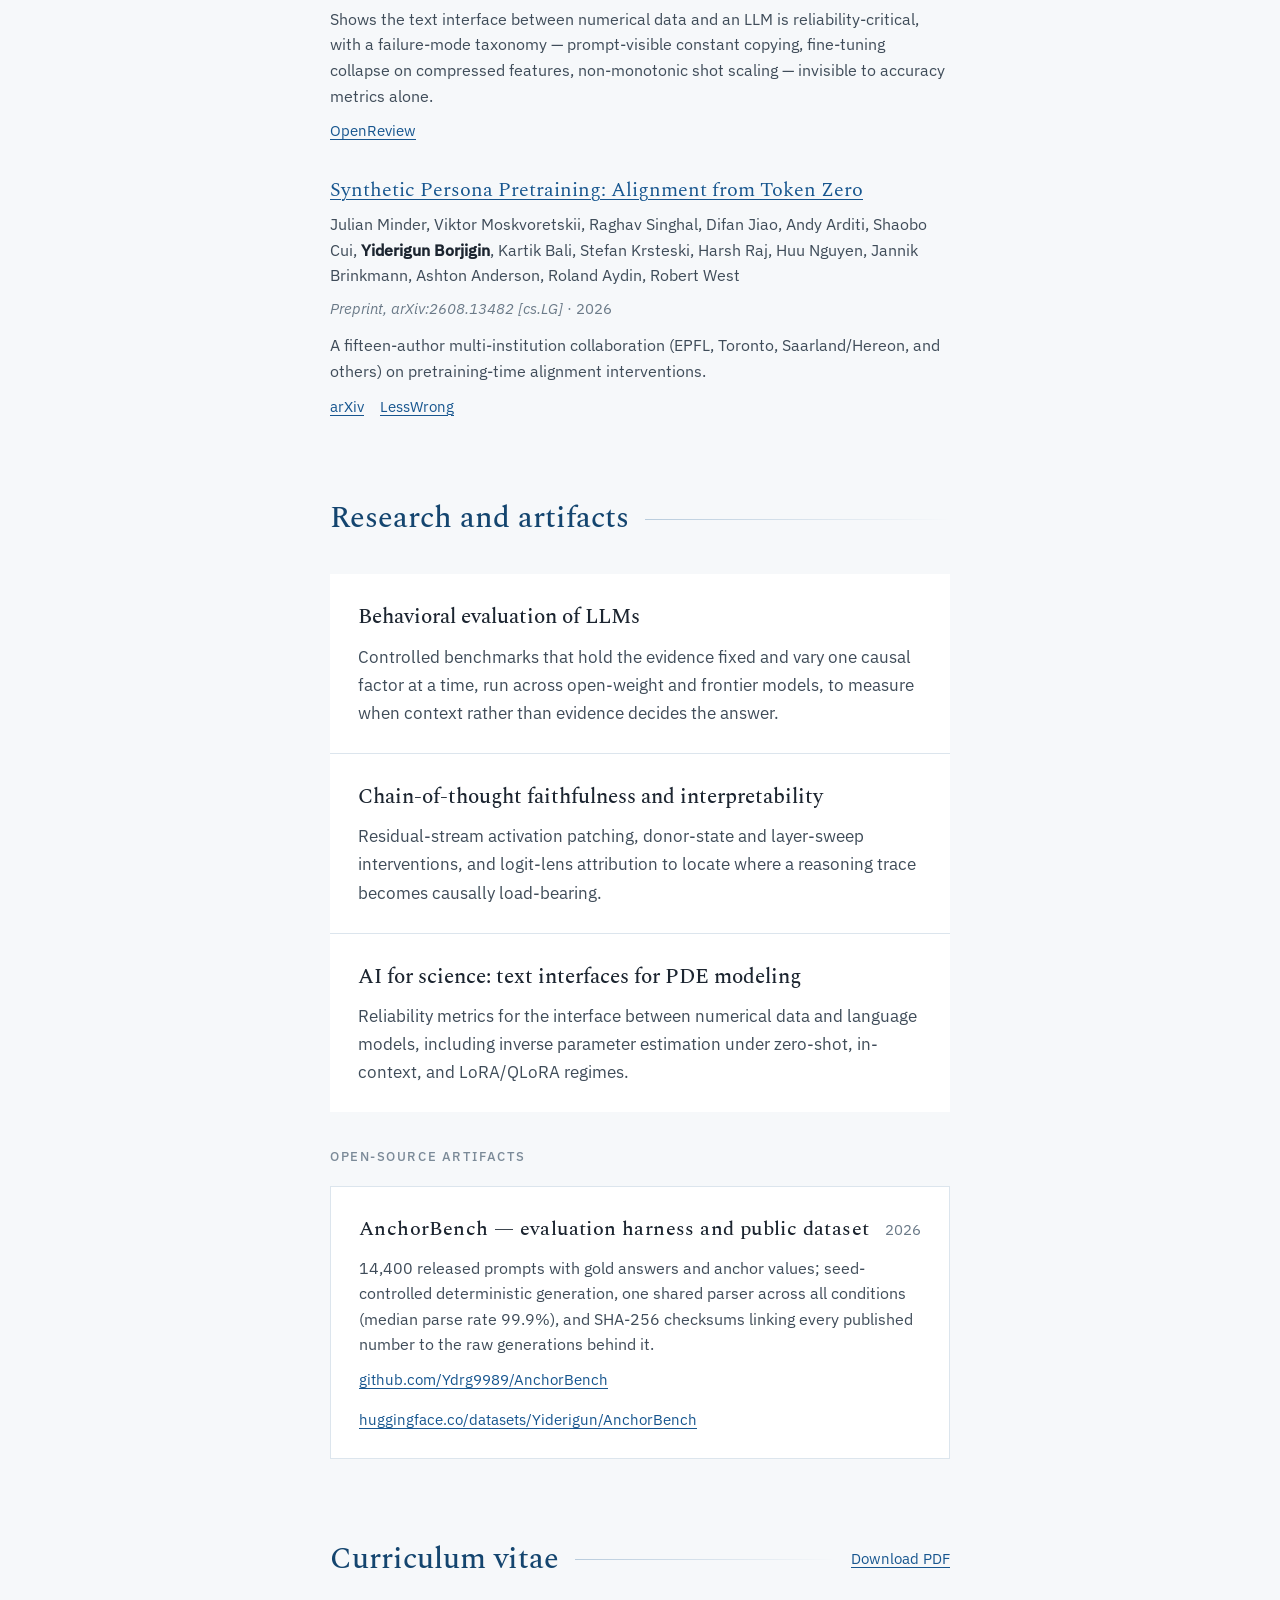
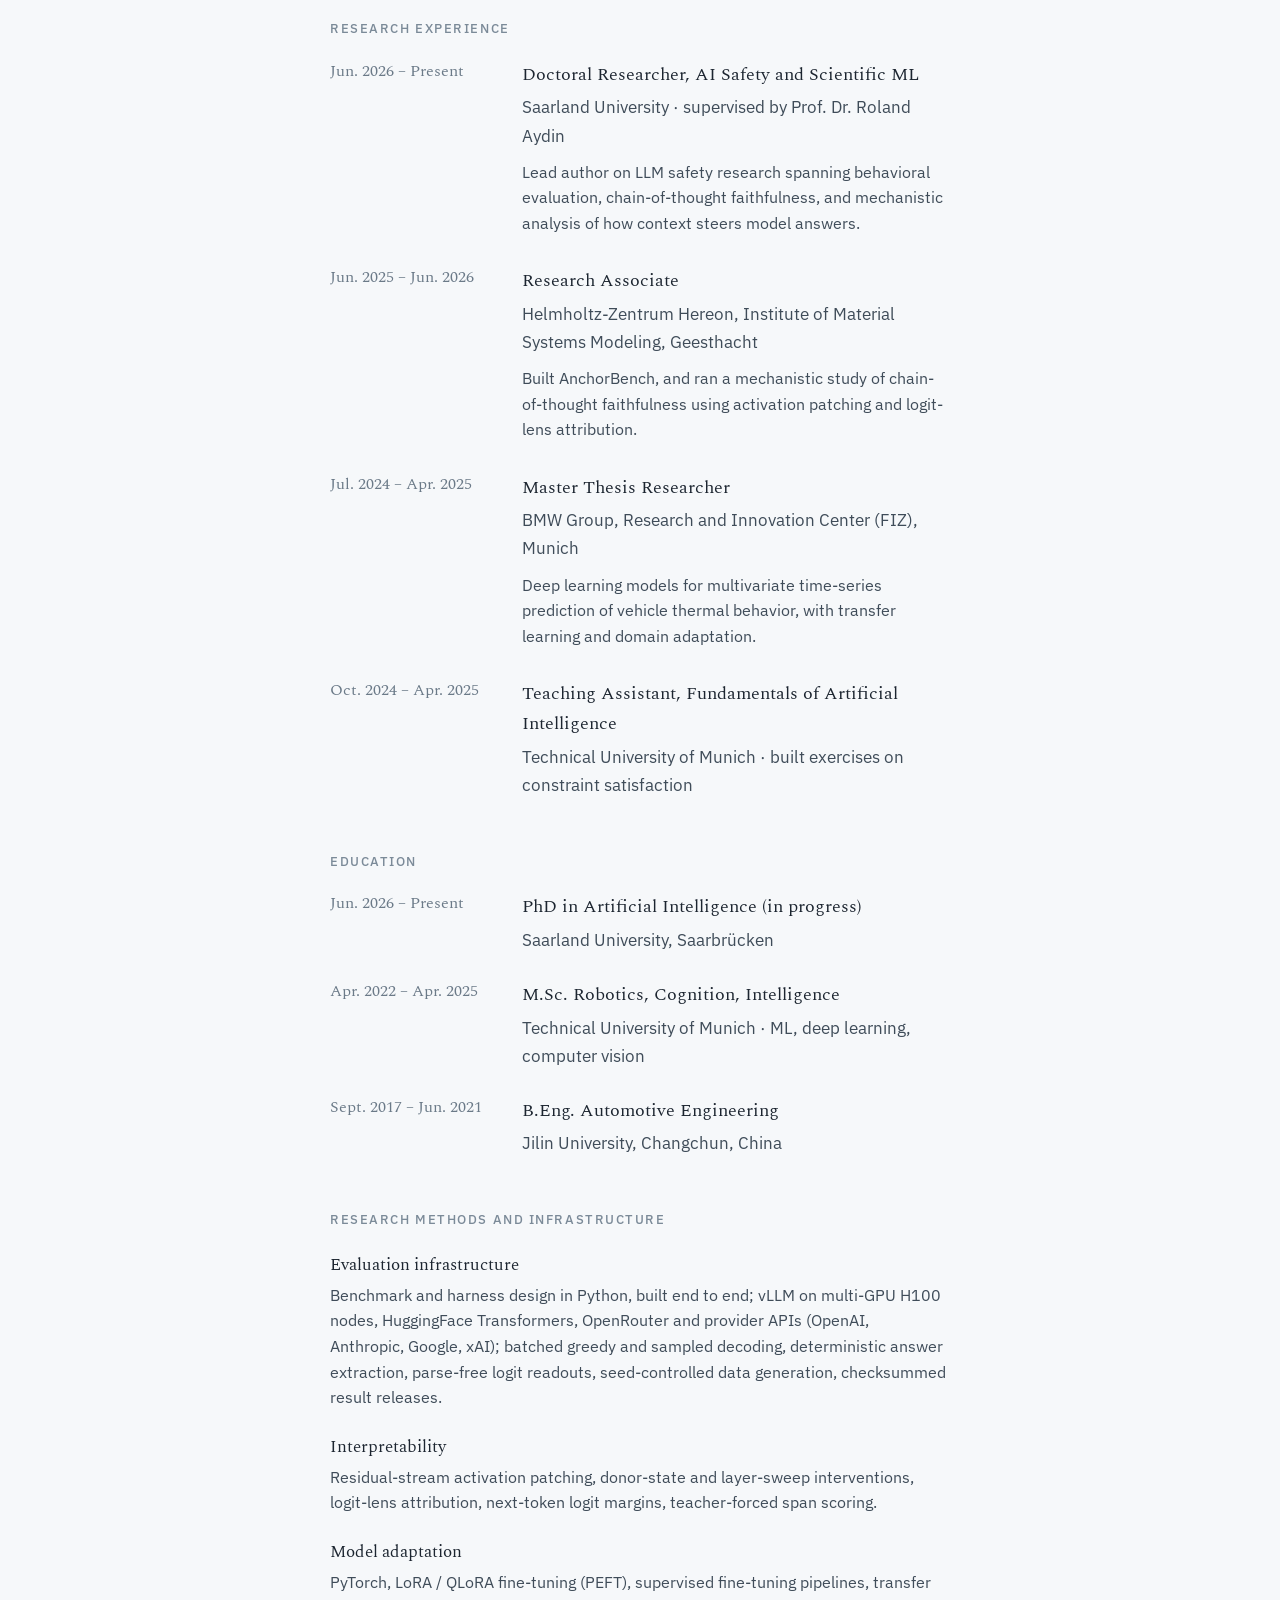
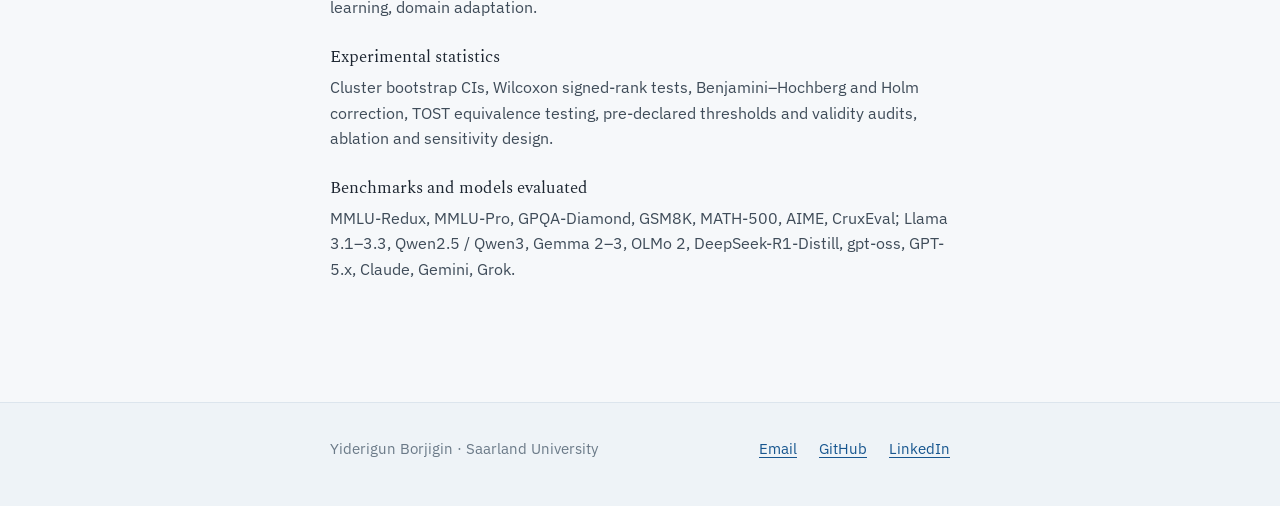
==== commit 76de21dd: "Align all body text to a single measure Prose blocks each declared their own max-width in ch at thre" ====
--- a/index.html
+++ b/index.html
@@ -12,10 +12,7 @@
 <meta property="og:url" content="https://yiderigun.com/" />
 <meta property="og:image" content="https://yiderigun.com/assets/sea.jpg" />
 <meta name="twitter:card" content="summary_large_image" />
-<link rel="icon" href="/favicon.ico" sizes="any" />
-<link rel="icon" type="image/png" sizes="32x32" href="/assets/favicon-32.png" />
-<link rel="apple-touch-icon" href="/assets/apple-touch-icon.png" />
-<link rel="manifest" href="/site.webmanifest" />
+<link rel="icon" href="/mongol.svg" type="image/svg+xml" />
 <script src="support.js"></script>
 </head>
 <body>
@@ -399,7 +396,7 @@
     <picture><source srcset="assets/sea.webp" type="image/webp" /><img src="assets/sea.jpg" alt="Open sea under a clear sky, a motorboat leaving a long wake near the horizon" style="position: absolute; inset: 0; width: 100%; height: 100%; object-fit: cover; object-position: 50% 42%; animation: seaDrift 70s ease-in-out infinite alternate;" fetchpriority="high" /></picture>
     <div style="position: absolute; inset: 0; background: linear-gradient(rgba(10,40,70,0.28) 0%, rgba(10,40,70,0.06) 34%, rgba(8,32,58,0.42) 100%);"></div>
 
-    <div style="position: relative; max-width: 940px; margin: 0 auto; padding: 0 40px; height: 100%; display: flex; flex-direction: column; justify-content: space-between; box-sizing: border-box;">
+    <div style="position: relative; max-width: 700px; margin: 0 auto; padding: 0 40px; height: 100%; display: flex; flex-direction: column; justify-content: space-between; box-sizing: border-box;">
       <nav style="display: flex; gap: 28px; align-items: center; padding-top: 26px; font-size: 14.5px; letter-spacing: 0.04em; text-transform: uppercase;">
         <a href="#about" style="color: #eef4f8; text-decoration: none;" style-hover="color:#ffffff">About</a>
         <a href="#publications" style="color: #eef4f8; text-decoration: none;" style-hover="color:#ffffff">Publications</a>
@@ -413,11 +410,11 @@
     </div>
   </header>
 
-  <main style="max-width: 940px; margin: 0 auto; padding: 0 40px 120px; box-sizing: border-box;">
+  <main style="max-width: 700px; margin: 0 auto; padding: 0 40px 120px; box-sizing: border-box;">
 
     <section id="about" style="padding: 78px 0 0; animation: rise 0.7s ease both;">
       <h2 style="font-family: Spectral, Georgia, serif; font-weight: 500; font-size: 30px; margin: 0 0 22px; color: #14456f;">Hallo there! I'm Yiderigun Borjigin.</h2>
-      <div style="display: grid; gap: 18px; max-width: 66ch;">
+      <div style="display: grid; gap: 18px;;">
         <p style="margin: 0; font-size: 18px; line-height: 1.75; text-wrap: pretty;">I am a doctoral researcher in AI safety at Saarland University, supervised by Prof. Dr. Roland Aydin, working on behavioral evaluation of LLMs, chain-of-thought faithfulness, and mechanistic interpretability.</p>
         <p style="margin: 0; text-wrap: pretty; color: #33404d;">My research asks when a model's output is driven by evidence and when it is driven by something else in its context — a number planted in a retrieved document, a confidently phrased wrong reasoning trace, an artifact of how data was serialized into text. I build controlled benchmarks that isolate one causal factor, run them across open-weight and frontier models, and trace the behavior back to internal state via residual-stream patching. The finding that recurs is that high task accuracy does not imply robustness.</p>
       </div>
@@ -441,8 +438,8 @@
           <a href="#" style="font-family: Spectral, Georgia, serif; font-size: 20px; line-height: 1.35;">AnchorBench: A Multi-Pathway Benchmark for the Anchoring Effect in LLMs</a>
           <p style="margin: 0; font-size: 15.5px; color: #3f4c59;"><strong style="color: #1c2530;">Yiderigun Borjigin</strong>, Alexander Hermann, Christian J. Cyron, Roland Aydin</p>
           <p style="margin: 0; font-size: 15px; color: #6b7a88;"><em>Conference on Language Modeling (COLM), main conference</em> · 2026</p>
-          <p style="margin: 4px 0 0; max-width: 68ch; color: #3f4c59; font-size: 15.5px; text-wrap: pretty;">A benchmark isolating how a numeric anchor's delivery pathway — prompt, conversation history, few-shot demonstrations, RAG documents, tool outputs — and its framing govern LLM judgment. 14 models × 9,000 condition-controlled prompts, with a Bayesian rational-updating ceiling separating justified evidence integration from bias.</p>
-          <div style="display: flex; gap: 16px; font-size: 14.5px; margin-top: 2px;">
+          <p style="margin: 4px 0 0; color: #3f4c59; font-size: 15.5px; text-wrap: pretty;">A benchmark isolating how a numeric anchor's delivery pathway — prompt, conversation history, few-shot demonstrations, RAG documents, tool outputs — and its framing govern LLM judgment. 14 models × 9,000 condition-controlled prompts, with a Bayesian rational-updating ceiling separating justified evidence integration from bias.</p>
+          <div style="display: flex; flex-wrap: wrap; gap: 16px; font-size: 14.5px; margin-top: 2px;">
             <a href="#">arXiv</a>
             <a href="https://github.com/Ydrg9989/AnchorBench">code</a>
             <a href="https://huggingface.co/datasets/Yiderigun/AnchorBench">dataset</a>
@@ -453,8 +450,8 @@
           <a href="#" style="font-family: Spectral, Georgia, serif; font-size: 20px; line-height: 1.35;">From RawTokens to PhysSummary: Probing Text Interfaces for Inverse 1D PDE Parameter Estimation</a>
           <p style="margin: 0; font-size: 15.5px; color: #3f4c59;"><strong style="color: #1c2530;">Yiderigun Borjigin</strong><sup>†</sup>, Arman Shojaei, Christian J. Cyron, Roland Aydin</p>
           <p style="margin: 0; font-size: 15px; color: #6b7a88;"><em>ICLR 2026 Workshop on AI and Partial Differential Equations</em> · Poster · 2026</p>
-          <p style="margin: 4px 0 0; max-width: 68ch; color: #3f4c59; font-size: 15.5px; text-wrap: pretty;">Shows the text interface between numerical data and an LLM is reliability-critical, with a failure-mode taxonomy — prompt-visible constant copying, fine-tuning collapse on compressed features, non-monotonic shot scaling — invisible to accuracy metrics alone.</p>
-          <div style="display: flex; gap: 16px; font-size: 14.5px; margin-top: 2px;">
+          <p style="margin: 4px 0 0; color: #3f4c59; font-size: 15.5px; text-wrap: pretty;">Shows the text interface between numerical data and an LLM is reliability-critical, with a failure-mode taxonomy — prompt-visible constant copying, fine-tuning collapse on compressed features, non-monotonic shot scaling — invisible to accuracy metrics alone.</p>
+          <div style="display: flex; flex-wrap: wrap; gap: 16px; font-size: 14.5px; margin-top: 2px;">
             <a href="#">OpenReview</a>
           </div>
         </li>
@@ -463,8 +460,8 @@
           <a href="https://arxiv.org/abs/2608.13482" style="font-family: Spectral, Georgia, serif; font-size: 20px; line-height: 1.35;">Synthetic Persona Pretraining: Alignment from Token Zero</a>
           <p style="margin: 0; font-size: 15.5px; color: #3f4c59;">Julian Minder, Viktor Moskvoretskii, Raghav Singhal, Difan Jiao, Andy Arditi, Shaobo Cui, <strong style="color: #1c2530;">Yiderigun Borjigin</strong>, Kartik Bali, Stefan Krsteski, Harsh Raj, Huu Nguyen, Jannik Brinkmann, Ashton Anderson, Roland Aydin, Robert West</p>
           <p style="margin: 0; font-size: 15px; color: #6b7a88;"><em>Preprint, arXiv:2608.13482 [cs.LG]</em> · 2026</p>
-          <p style="margin: 4px 0 0; max-width: 68ch; color: #3f4c59; font-size: 15.5px; text-wrap: pretty;">A fifteen-author multi-institution collaboration (EPFL, Toronto, Saarland/Hereon, and others) on pretraining-time alignment interventions.</p>
-          <div style="display: flex; gap: 16px; font-size: 14.5px; margin-top: 2px;">
+          <p style="margin: 4px 0 0; color: #3f4c59; font-size: 15.5px; text-wrap: pretty;">A fifteen-author multi-institution collaboration (EPFL, Toronto, Saarland/Hereon, and others) on pretraining-time alignment interventions.</p>
+          <div style="display: flex; flex-wrap: wrap; gap: 16px; font-size: 14.5px; margin-top: 2px;">
             <a href="https://arxiv.org/abs/2608.13482">arXiv</a>
             <a href="#">LessWrong</a>
           </div>
@@ -481,15 +478,15 @@
       <div style="display: grid; gap: 1px; background: #dce5ed; margin-bottom: 34px;">
         <article style="background: #ffffff; padding: 26px 28px; display: grid; gap: 8px;">
           <h3 style="font-family: Spectral, Georgia, serif; font-weight: 500; font-size: 21px; margin: 0;">Behavioral evaluation of LLMs</h3>
-          <p style="margin: 0; max-width: 64ch; color: #3f4c59; text-wrap: pretty;">Controlled benchmarks that hold the evidence fixed and vary one causal factor at a time, run across open-weight and frontier models, to measure when context rather than evidence decides the answer.</p>
+          <p style="margin: 0; color: #3f4c59; text-wrap: pretty;">Controlled benchmarks that hold the evidence fixed and vary one causal factor at a time, run across open-weight and frontier models, to measure when context rather than evidence decides the answer.</p>
         </article>
         <article style="background: #ffffff; padding: 26px 28px; display: grid; gap: 8px;">
           <h3 style="font-family: Spectral, Georgia, serif; font-weight: 500; font-size: 21px; margin: 0;">Chain-of-thought faithfulness and interpretability</h3>
-          <p style="margin: 0; max-width: 64ch; color: #3f4c59; text-wrap: pretty;">Residual-stream activation patching, donor-state and layer-sweep interventions, and logit-lens attribution to locate where a reasoning trace becomes causally load-bearing.</p>
+          <p style="margin: 0; color: #3f4c59; text-wrap: pretty;">Residual-stream activation patching, donor-state and layer-sweep interventions, and logit-lens attribution to locate where a reasoning trace becomes causally load-bearing.</p>
         </article>
         <article style="background: #ffffff; padding: 26px 28px; display: grid; gap: 8px;">
           <h3 style="font-family: Spectral, Georgia, serif; font-weight: 500; font-size: 21px; margin: 0;">AI for science: text interfaces for PDE modeling</h3>
-          <p style="margin: 0; max-width: 64ch; color: #3f4c59; text-wrap: pretty;">Reliability metrics for the interface between numerical data and language models, including inverse parameter estimation under zero-shot, in-context, and LoRA/QLoRA regimes.</p>
+          <p style="margin: 0; color: #3f4c59; text-wrap: pretty;">Reliability metrics for the interface between numerical data and language models, including inverse parameter estimation under zero-shot, in-context, and LoRA/QLoRA regimes.</p>
         </article>
       </div>
 
@@ -499,8 +496,8 @@
           <h4 style="font-family: Spectral, Georgia, serif; font-weight: 500; font-size: 20px; margin: 0; letter-spacing: 0.02em;">AnchorBench — evaluation harness and public dataset</h4>
           <span style="font-size: 15px; color: #6b7a88;">2026</span>
         </div>
-        <p style="margin: 0; max-width: 68ch; color: #3f4c59; font-size: 15.5px; text-wrap: pretty;">14,400 released prompts with gold answers and anchor values; seed-controlled deterministic generation, one shared parser across all conditions (median parse rate 99.9%), and SHA-256 checksums linking every published number to the raw generations behind it.</p>
-        <div style="display: flex; gap: 16px; font-size: 14.5px;">
+        <p style="margin: 0; color: #3f4c59; font-size: 15.5px; text-wrap: pretty;">14,400 released prompts with gold answers and anchor values; seed-controlled deterministic generation, one shared parser across all conditions (median parse rate 99.9%), and SHA-256 checksums linking every published number to the raw generations behind it.</p>
+        <div style="display: flex; flex-wrap: wrap; gap: 16px; font-size: 14.5px;">
           <a href="https://github.com/Ydrg9989/AnchorBench">github.com/Ydrg9989/AnchorBench</a>
           <a href="https://huggingface.co/datasets/Yiderigun/AnchorBench">huggingface.co/datasets/Yiderigun/AnchorBench</a>
         </div>
@@ -521,7 +518,7 @@
           <div>
             <p style="margin: 0; font-size: 18px; font-family: Spectral, Georgia, serif;">Doctoral Researcher, AI Safety and Scientific ML</p>
             <p style="margin: 4px 0 10px; color: #3f4c59;">Saarland University · supervised by Prof. Dr. Roland Aydin</p>
-            <p style="margin: 0; color: #3f4c59; font-size: 15.5px; max-width: 62ch; text-wrap: pretty;">Lead author on LLM safety research spanning behavioral evaluation, chain-of-thought faithfulness, and mechanistic analysis of how context steers model answers.</p>
+            <p style="margin: 0; color: #3f4c59; font-size: 15.5px; text-wrap: pretty;">Lead author on LLM safety research spanning behavioral evaluation, chain-of-thought faithfulness, and mechanistic analysis of how context steers model answers.</p>
           </div>
         </div>
         <div style="display: grid; grid-template-columns: 168px 1fr; gap: 24px;">
@@ -529,7 +526,7 @@
           <div>
             <p style="margin: 0; font-size: 18px; font-family: Spectral, Georgia, serif;">Research Associate</p>
             <p style="margin: 4px 0 10px; color: #3f4c59;">Helmholtz-Zentrum Hereon, Institute of Material Systems Modeling, Geesthacht</p>
-            <p style="margin: 0; color: #3f4c59; font-size: 15.5px; max-width: 62ch; text-wrap: pretty;">Built AnchorBench, and ran a mechanistic study of chain-of-thought faithfulness using activation patching and logit-lens attribution.</p>
+            <p style="margin: 0; color: #3f4c59; font-size: 15.5px; text-wrap: pretty;">Built AnchorBench, and ran a mechanistic study of chain-of-thought faithfulness using activation patching and logit-lens attribution.</p>
           </div>
         </div>
         <div style="display: grid; grid-template-columns: 168px 1fr; gap: 24px;">
@@ -537,7 +534,7 @@
           <div>
             <p style="margin: 0; font-size: 18px; font-family: Spectral, Georgia, serif;">Master Thesis Researcher</p>
             <p style="margin: 4px 0 10px; color: #3f4c59;">BMW Group, Research and Innovation Center (FIZ), Munich</p>
-            <p style="margin: 0; color: #3f4c59; font-size: 15.5px; max-width: 62ch; text-wrap: pretty;">Deep learning models for multivariate time-series prediction of vehicle thermal behavior, with transfer learning and domain adaptation.</p>
+            <p style="margin: 0; color: #3f4c59; font-size: 15.5px; text-wrap: pretty;">Deep learning models for multivariate time-series prediction of vehicle thermal behavior, with transfer learning and domain adaptation.</p>
           </div>
         </div>
         <div style="display: grid; grid-template-columns: 168px 1fr; gap: 24px;">
@@ -575,7 +572,7 @@
       </div>
 
       <h3 style="font-family: 'IBM Plex Sans', sans-serif; font-size: 13px; letter-spacing: 0.12em; text-transform: uppercase; color: #7b8a98; margin: 0 0 20px; font-weight: 500;">Research methods and infrastructure</h3>
-      <div style="display: grid; gap: 22px; max-width: 74ch;">
+      <div style="display: grid; gap: 22px;;">
         <div style="display: grid; gap: 4px;">
           <p style="margin: 0; font-family: Spectral, Georgia, serif; font-size: 17px;">Evaluation infrastructure</p>
           <p style="margin: 0; color: #3f4c59; font-size: 15.5px; text-wrap: pretty;">Benchmark and harness design in Python, built end to end; vLLM on multi-GPU H100 nodes, HuggingFace Transformers, OpenRouter and provider APIs (OpenAI, Anthropic, Google, xAI); batched greedy and sampled decoding, deterministic answer extraction, parse-free logit readouts, seed-controlled data generation, checksummed result releases.</p>
@@ -602,7 +599,7 @@
   </main>
 
   <footer style="border-top: 1px solid #dce5ed; background: #eef3f7;">
-    <div style="max-width: 940px; margin: 0 auto; padding: 34px 40px 44px; box-sizing: border-box; display: flex; flex-wrap: wrap; gap: 20px; justify-content: space-between; align-items: baseline;">
+    <div style="max-width: 700px; margin: 0 auto; padding: 34px 40px 44px; box-sizing: border-box; display: flex; flex-wrap: wrap; gap: 20px; justify-content: space-between; align-items: baseline;">
       <p style="margin: 0; color: #6b7a88; font-size: 15px;">Yiderigun Borjigin · Saarland University</p>
       <div style="display: flex; flex-wrap: wrap; gap: 22px; font-size: 15px; white-space: nowrap;">
         <a href="mailto:yiderigun.borjigin@uni-saarland.de">Email</a>
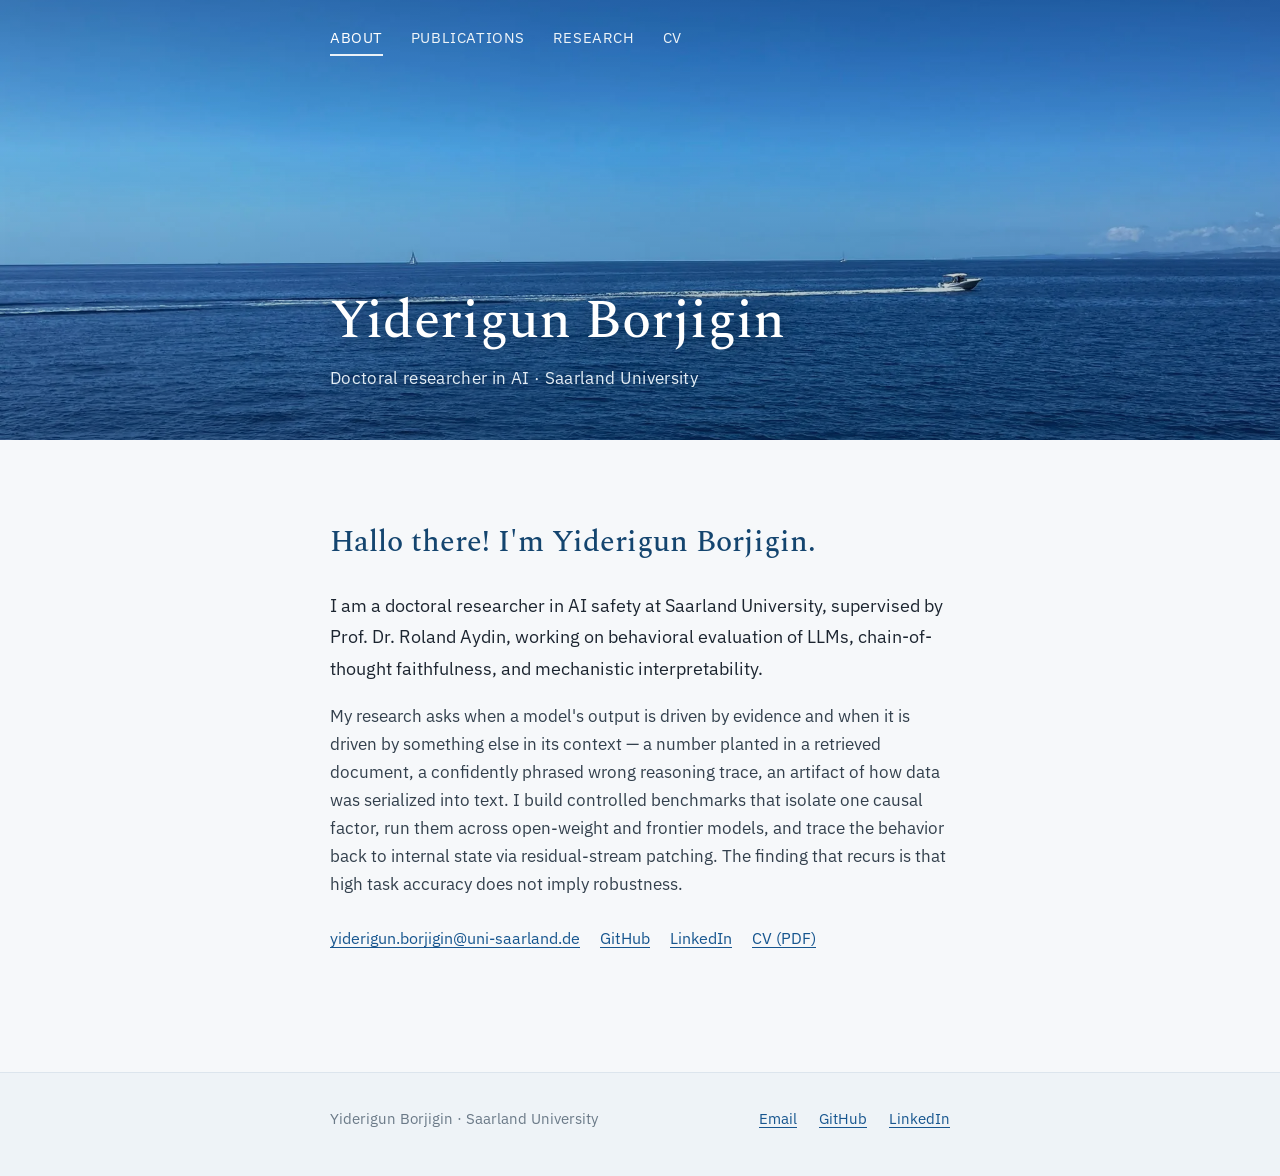
==== commit a0e4db76: "Turn the nav into four tabbed sections The page was one long scroll. Now only one section is shown a" ====
--- a/index.html
+++ b/index.html
@@ -387,12 +387,48 @@
   @keyframes seaDrift { from { transform: scale(1.06) translate3d(-1.2%, 0, 0); } to { transform: scale(1.12) translate3d(1.2%, -1%, 0); } }
   @keyframes rise { from { opacity: 0; transform: translateY(14px); } to { opacity: 1; transform: none; } }
   html { scroll-behavior: smooth; }
+
+  /* --- Section tabs -----------------------------------------------------
+     One section is visible at a time, chosen by the URL hash, so the nav
+     behaves like four pages. The hash is mirrored onto <html data-tab>
+     by the script at the end of the file; :target alone is unreliable
+     here because the DC runtime renders the sections after navigation. */
+  main > section { display: none; scroll-margin-top: 168px; }
+  html:not([data-tab]) #about,
+  html[data-tab="about"] #about,
+  html[data-tab="publications"] #publications,
+  html[data-tab="research"] #research,
+  html[data-tab="cv"] #cv { display: block; animation: rise 0.5s ease both; }
+  #about { scroll-margin-top: 440px; }
+
+  /* Compact masthead on every section except About */
+  #masthead { transition: height 0.35s ease; }
+  html[data-tab="publications"] #masthead,
+  html[data-tab="research"] #masthead,
+  html[data-tab="cv"] #masthead { height: 168px !important; }
+  html[data-tab="publications"] #heroTitle,
+  html[data-tab="research"] #heroTitle,
+  html[data-tab="cv"] #heroTitle { padding-bottom: 22px !important; }
+  html[data-tab="publications"] #heroTitle h1,
+  html[data-tab="research"] #heroTitle h1,
+  html[data-tab="cv"] #heroTitle h1 { font-size: 28px !important; }
+  html[data-tab="publications"] #heroTagline,
+  html[data-tab="research"] #heroTagline,
+  html[data-tab="cv"] #heroTagline { display: none !important; }
+
+  /* Active nav item */
+  #masthead nav a { padding-bottom: 4px; border-bottom: 2px solid transparent; transition: color 0.2s ease, border-color 0.2s ease; }
+  html:not([data-tab]) #masthead nav a[href="#about"],
+  html[data-tab="about"] #masthead nav a[href="#about"],
+  html[data-tab="publications"] #masthead nav a[href="#publications"],
+  html[data-tab="research"] #masthead nav a[href="#research"],
+  html[data-tab="cv"] #masthead nav a[href="#cv"] { color: #ffffff !important; border-bottom-color: rgba(255,255,255,0.9); }
 </style>
 </helmet>
 
 <div style="font-family: 'IBM Plex Sans', system-ui, sans-serif; font-size: 17px; line-height: 1.65;">
 
-  <header style="position: relative; height: 440px; overflow: hidden; background: #0f3f6e;">
+  <header id="masthead" style="position: relative; height: 440px; overflow: hidden; background: #0f3f6e;">
     <picture><source srcset="assets/sea.webp" type="image/webp" /><img src="assets/sea.jpg" alt="Open sea under a clear sky, a motorboat leaving a long wake near the horizon" style="position: absolute; inset: 0; width: 100%; height: 100%; object-fit: cover; object-position: 50% 42%; animation: seaDrift 70s ease-in-out infinite alternate;" fetchpriority="high" /></picture>
     <div style="position: absolute; inset: 0; background: linear-gradient(rgba(10,40,70,0.28) 0%, rgba(10,40,70,0.06) 34%, rgba(8,32,58,0.42) 100%);"></div>
 
@@ -403,9 +439,9 @@
         <a href="#research" style="color: #eef4f8; text-decoration: none;" style-hover="color:#ffffff">Research</a>
         <a href="#cv" style="color: #eef4f8; text-decoration: none;" style-hover="color:#ffffff">CV</a>
       </nav>
-      <div style="padding-bottom: 48px;">
+      <div id="heroTitle" style="padding-bottom: 48px;">
         <h1 style="font-family: Spectral, Georgia, serif; font-weight: 500; font-size: 54px; line-height: 1.05; margin: 0; color: #ffffff; text-shadow: 0 2px 22px rgba(6,26,48,0.55);">Yiderigun Borjigin</h1>
-        <p style="margin: 14px 0 0; font-size: 17px; color: #e3edf5; letter-spacing: 0.02em; text-shadow: 0 1px 12px rgba(6,26,48,0.5);">Doctoral researcher in AI safety · Saarland University</p>
+        <p id="heroTagline" style="margin: 14px 0 0; font-size: 17px; color: #e3edf5; letter-spacing: 0.02em; text-shadow: 0 1px 12px rgba(6,26,48,0.5);">Doctoral researcher in AI · Saarland University</p>
       </div>
     </div>
   </header>
@@ -614,4 +650,21 @@
 </x-dc>
 
 
+<script>
+// Mirror the URL hash onto <html data-tab> so the stylesheet can show one
+// section at a time. Runs on load and on every hash change (nav clicks,
+// deep links, browser back/forward).
+(function () {
+  var TABS = ["about", "publications", "research", "cv"];
+  function apply() {
+    var id = (location.hash || "").slice(1);
+    if (TABS.indexOf(id) === -1) id = "about";
+    document.documentElement.setAttribute("data-tab", id);
+    window.scrollTo(0, 0);
+  }
+  window.addEventListener("hashchange", apply);
+  apply();
+})();
+</script>
+
 </body></html>
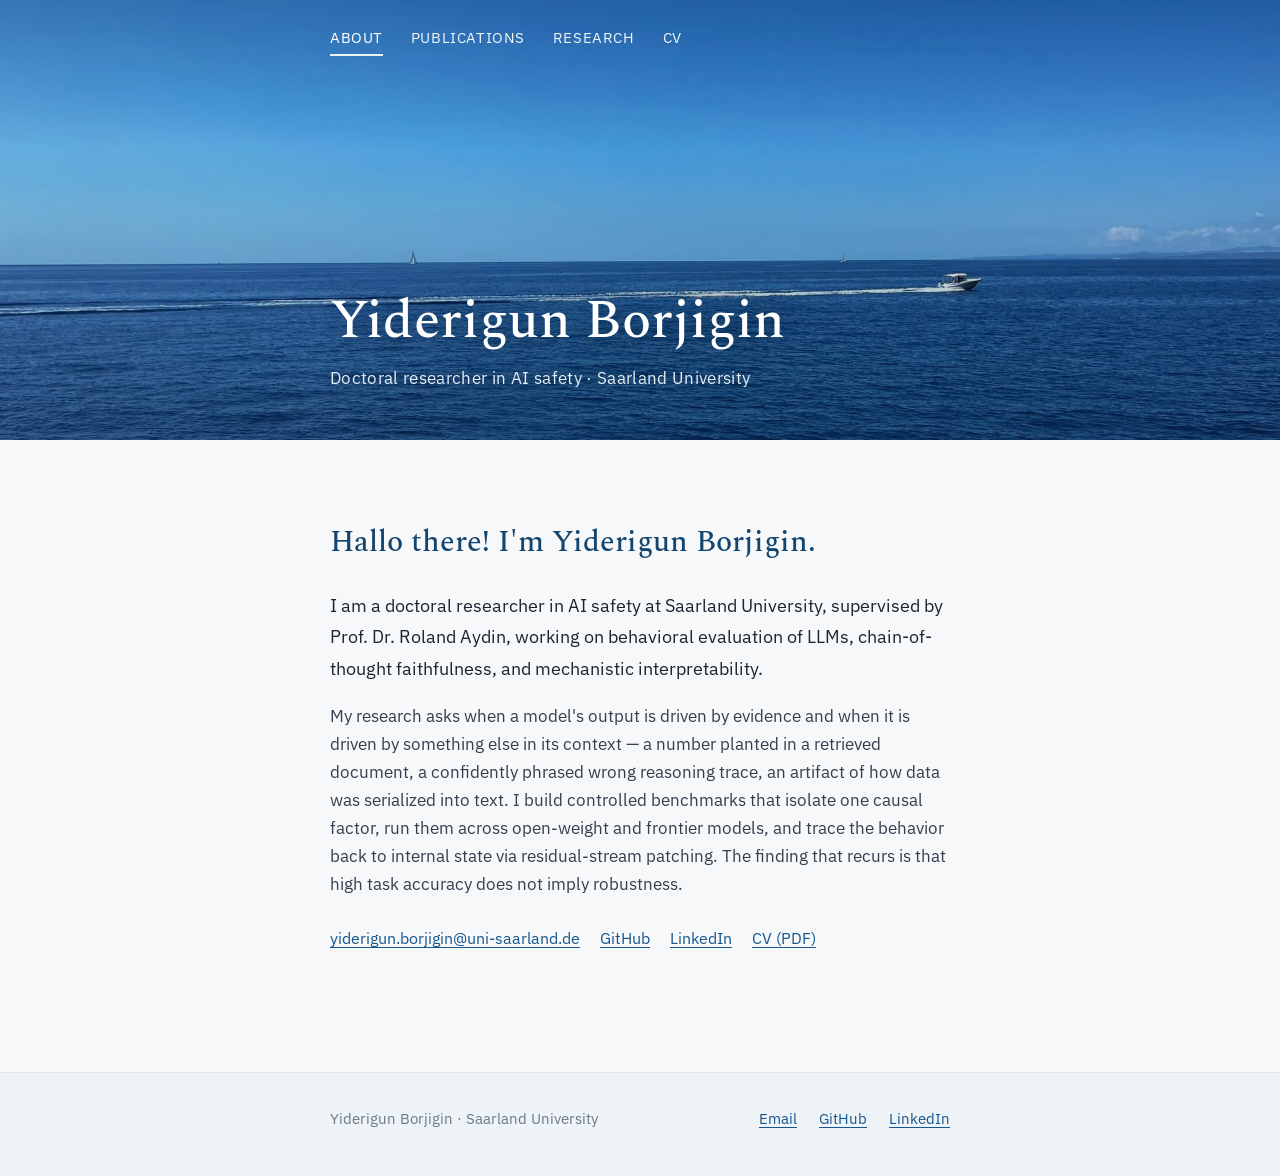
==== commit 212f84b5: "Split into four static pages, drop the client-side runtime The tabbed single page kept 634 of 756 wo" ====
--- a/index.html
+++ b/index.html
@@ -1,453 +1,83 @@
 <!DOCTYPE html>
-<html><head>
+<html lang="en"><head>
 <meta charset="utf-8">
 <meta name="viewport" content="width=device-width, initial-scale=1">
 <title>Yiderigun Borjigin — Doctoral Researcher in AI Safety</title>
 <meta name="description" content="Yiderigun Borjigin is a doctoral researcher in AI safety at Saarland University, working on behavioral evaluation of LLMs, chain-of-thought faithfulness, and mechanistic interpretability." />
 <meta name="author" content="Yiderigun Borjigin" />
 <link rel="canonical" href="https://yiderigun.com/" />
+<meta name="robots" content="index, follow, max-image-preview:large, max-snippet:-1, max-video-preview:-1" />
 <meta property="og:type" content="profile" />
 <meta property="og:title" content="Yiderigun Borjigin — Doctoral Researcher in AI Safety" />
-<meta property="og:description" content="Behavioral evaluation of LLMs, chain-of-thought faithfulness, and mechanistic interpretability. Saarland University." />
+<meta property="og:description" content="Yiderigun Borjigin is a doctoral researcher in AI safety at Saarland University, working on behavioral evaluation of LLMs, chain-of-thought faithfulness, and mechanistic interpretability." />
 <meta property="og:url" content="https://yiderigun.com/" />
 <meta property="og:image" content="https://yiderigun.com/assets/sea.jpg" />
 <meta name="twitter:card" content="summary_large_image" />
 <link rel="icon" href="/mongol.svg" type="image/svg+xml" />
-<script src="support.js"></script>
+<link rel="stylesheet" href="/assets/site.css" />
+<script type="application/ld+json">
+{
+  "@context": "https://schema.org",
+  "@type": "ProfilePage",
+  "url": "https://yiderigun.com/",
+  "mainEntity": {
+    "@type": "Person",
+    "@id": "https://yiderigun.com/#person",
+    "name": "Yiderigun Borjigin",
+    "alternateName": ["Yiderigun", "Yiderigun Yiderigun"],
+    "givenName": "Yiderigun",
+    "familyName": "Borjigin",
+    "url": "https://yiderigun.com/",
+    "email": "mailto:yiderigun.borjigin@uni-saarland.de",
+    "jobTitle": "Doctoral Researcher in AI Safety",
+    "description": "Doctoral researcher in AI safety at Saarland University, working on behavioral evaluation of LLMs, chain-of-thought faithfulness, and mechanistic interpretability.",
+    "affiliation": {
+      "@type": "CollegeOrUniversity",
+      "name": "Saarland University",
+      "url": "https://www.uni-saarland.de/"
+    },
+    "alumniOf": [
+      { "@type": "CollegeOrUniversity", "name": "Technical University of Munich", "url": "https://www.tum.de/" },
+      { "@type": "CollegeOrUniversity", "name": "Jilin University", "url": "https://www.jlu.edu.cn/" }
+    ],
+    "knowsAbout": [
+      "AI safety",
+      "Large language models",
+      "Behavioral evaluation of LLMs",
+      "Chain-of-thought faithfulness",
+      "Mechanistic interpretability",
+      "Anchoring effect in LLMs"
+    ],
+    "sameAs": [
+      "https://github.com/Ydrg9989",
+      "https://www.linkedin.com/in/yiderigun/",
+      "https://huggingface.co/Yiderigun"
+    ]
+  }
+}
+</script>
 </head>
 <body>
-<x-dc>
-<helmet>
+<div class="page">
 
-<style>/* cyrillic-ext */
-@font-face {
-  font-family: 'IBM Plex Sans';
-  font-style: italic;
-  font-weight: 400;
-  font-stretch: 100%;
-  font-display: swap;
-  src: url("assets/fonts/55f6a08b-e42c-4b91-bd8e-4564f79c8476.woff2") format('woff2');
-  unicode-range: U+0460-052F, U+1C80-1C8A, U+20B4, U+2DE0-2DFF, U+A640-A69F, U+FE2E-FE2F;
-}
-/* cyrillic */
-@font-face {
-  font-family: 'IBM Plex Sans';
-  font-style: italic;
-  font-weight: 400;
-  font-stretch: 100%;
-  font-display: swap;
-  src: url("assets/fonts/d46b7c02-f9fb-4ed3-8e43-ebcb7da75949.woff2") format('woff2');
-  unicode-range: U+0301, U+0400-045F, U+0490-0491, U+04B0-04B1, U+2116;
-}
-/* greek */
-@font-face {
-  font-family: 'IBM Plex Sans';
-  font-style: italic;
-  font-weight: 400;
-  font-stretch: 100%;
-  font-display: swap;
-  src: url("assets/fonts/974af022-8f1c-43a9-97f7-96fb65a8e11e.woff2") format('woff2');
-  unicode-range: U+0370-0377, U+037A-037F, U+0384-038A, U+038C, U+038E-03A1, U+03A3-03FF;
-}
-/* vietnamese */
-@font-face {
-  font-family: 'IBM Plex Sans';
-  font-style: italic;
-  font-weight: 400;
-  font-stretch: 100%;
-  font-display: swap;
-  src: url("assets/fonts/7ee7422b-a5fc-406b-a829-d67ad06969b2.woff2") format('woff2');
-  unicode-range: U+0102-0103, U+0110-0111, U+0128-0129, U+0168-0169, U+01A0-01A1, U+01AF-01B0, U+0300-0301, U+0303-0304, U+0308-0309, U+0323, U+0329, U+1EA0-1EF9, U+20AB;
-}
-/* latin-ext */
-@font-face {
-  font-family: 'IBM Plex Sans';
-  font-style: italic;
-  font-weight: 400;
-  font-stretch: 100%;
-  font-display: swap;
-  src: url("assets/fonts/6d44663a-c54d-4c79-b2e1-a479ceef2f40.woff2") format('woff2');
-  unicode-range: U+0100-02BA, U+02BD-02C5, U+02C7-02CC, U+02CE-02D7, U+02DD-02FF, U+0304, U+0308, U+0329, U+1D00-1DBF, U+1E00-1E9F, U+1EF2-1EFF, U+2020, U+20A0-20AB, U+20AD-20C0, U+2113, U+2C60-2C7F, U+A720-A7FF;
-}
-/* latin */
-@font-face {
-  font-family: 'IBM Plex Sans';
-  font-style: italic;
-  font-weight: 400;
-  font-stretch: 100%;
-  font-display: swap;
-  src: url("assets/fonts/679fe317-80ed-49c6-917a-c58eaef2c03a.woff2") format('woff2');
-  unicode-range: U+0000-00FF, U+0131, U+0152-0153, U+02BB-02BC, U+02C6, U+02DA, U+02DC, U+0304, U+0308, U+0329, U+2000-206F, U+20AC, U+2122, U+2191, U+2193, U+2212, U+2215, U+FEFF, U+FFFD;
-}
-/* cyrillic-ext */
-@font-face {
-  font-family: 'IBM Plex Sans';
-  font-style: normal;
-  font-weight: 400;
-  font-stretch: 100%;
-  font-display: swap;
-  src: url("assets/fonts/83f9fada-f4ef-41f7-adbd-99a5b04d0335.woff2") format('woff2');
-  unicode-range: U+0460-052F, U+1C80-1C8A, U+20B4, U+2DE0-2DFF, U+A640-A69F, U+FE2E-FE2F;
-}
-/* cyrillic */
-@font-face {
-  font-family: 'IBM Plex Sans';
-  font-style: normal;
-  font-weight: 400;
-  font-stretch: 100%;
-  font-display: swap;
-  src: url("assets/fonts/d79cb87c-d16e-4544-a11e-40ac1ff74dc8.woff2") format('woff2');
-  unicode-range: U+0301, U+0400-045F, U+0490-0491, U+04B0-04B1, U+2116;
-}
-/* greek */
-@font-face {
-  font-family: 'IBM Plex Sans';
-  font-style: normal;
-  font-weight: 400;
-  font-stretch: 100%;
-  font-display: swap;
-  src: url("assets/fonts/6ab68aab-2c65-49a6-9137-77db15534cdb.woff2") format('woff2');
-  unicode-range: U+0370-0377, U+037A-037F, U+0384-038A, U+038C, U+038E-03A1, U+03A3-03FF;
-}
-/* vietnamese */
-@font-face {
-  font-family: 'IBM Plex Sans';
-  font-style: normal;
-  font-weight: 400;
-  font-stretch: 100%;
-  font-display: swap;
-  src: url("assets/fonts/763f0e78-bf91-42c8-9707-98eb85f30fa9.woff2") format('woff2');
-  unicode-range: U+0102-0103, U+0110-0111, U+0128-0129, U+0168-0169, U+01A0-01A1, U+01AF-01B0, U+0300-0301, U+0303-0304, U+0308-0309, U+0323, U+0329, U+1EA0-1EF9, U+20AB;
-}
-/* latin-ext */
-@font-face {
-  font-family: 'IBM Plex Sans';
-  font-style: normal;
-  font-weight: 400;
-  font-stretch: 100%;
-  font-display: swap;
-  src: url("assets/fonts/c724dc85-1ffe-43cd-b5dc-d026d79f9b12.woff2") format('woff2');
-  unicode-range: U+0100-02BA, U+02BD-02C5, U+02C7-02CC, U+02CE-02D7, U+02DD-02FF, U+0304, U+0308, U+0329, U+1D00-1DBF, U+1E00-1E9F, U+1EF2-1EFF, U+2020, U+20A0-20AB, U+20AD-20C0, U+2113, U+2C60-2C7F, U+A720-A7FF;
-}
-/* latin */
-@font-face {
-  font-family: 'IBM Plex Sans';
-  font-style: normal;
-  font-weight: 400;
-  font-stretch: 100%;
-  font-display: swap;
-  src: url("assets/fonts/ffc3a132-318a-4846-9e97-8d17f6beaef5.woff2") format('woff2');
-  unicode-range: U+0000-00FF, U+0131, U+0152-0153, U+02BB-02BC, U+02C6, U+02DA, U+02DC, U+0304, U+0308, U+0329, U+2000-206F, U+20AC, U+2122, U+2191, U+2193, U+2212, U+2215, U+FEFF, U+FFFD;
-}
-/* cyrillic-ext */
-@font-face {
-  font-family: 'IBM Plex Sans';
-  font-style: normal;
-  font-weight: 500;
-  font-stretch: 100%;
-  font-display: swap;
-  src: url("assets/fonts/83f9fada-f4ef-41f7-adbd-99a5b04d0335.woff2") format('woff2');
-  unicode-range: U+0460-052F, U+1C80-1C8A, U+20B4, U+2DE0-2DFF, U+A640-A69F, U+FE2E-FE2F;
-}
-/* cyrillic */
-@font-face {
-  font-family: 'IBM Plex Sans';
-  font-style: normal;
-  font-weight: 500;
-  font-stretch: 100%;
-  font-display: swap;
-  src: url("assets/fonts/d79cb87c-d16e-4544-a11e-40ac1ff74dc8.woff2") format('woff2');
-  unicode-range: U+0301, U+0400-045F, U+0490-0491, U+04B0-04B1, U+2116;
-}
-/* greek */
-@font-face {
-  font-family: 'IBM Plex Sans';
-  font-style: normal;
-  font-weight: 500;
-  font-stretch: 100%;
-  font-display: swap;
-  src: url("assets/fonts/6ab68aab-2c65-49a6-9137-77db15534cdb.woff2") format('woff2');
-  unicode-range: U+0370-0377, U+037A-037F, U+0384-038A, U+038C, U+038E-03A1, U+03A3-03FF;
-}
-/* vietnamese */
-@font-face {
-  font-family: 'IBM Plex Sans';
-  font-style: normal;
-  font-weight: 500;
-  font-stretch: 100%;
-  font-display: swap;
-  src: url("assets/fonts/763f0e78-bf91-42c8-9707-98eb85f30fa9.woff2") format('woff2');
-  unicode-range: U+0102-0103, U+0110-0111, U+0128-0129, U+0168-0169, U+01A0-01A1, U+01AF-01B0, U+0300-0301, U+0303-0304, U+0308-0309, U+0323, U+0329, U+1EA0-1EF9, U+20AB;
-}
-/* latin-ext */
-@font-face {
-  font-family: 'IBM Plex Sans';
-  font-style: normal;
-  font-weight: 500;
-  font-stretch: 100%;
-  font-display: swap;
-  src: url("assets/fonts/c724dc85-1ffe-43cd-b5dc-d026d79f9b12.woff2") format('woff2');
-  unicode-range: U+0100-02BA, U+02BD-02C5, U+02C7-02CC, U+02CE-02D7, U+02DD-02FF, U+0304, U+0308, U+0329, U+1D00-1DBF, U+1E00-1E9F, U+1EF2-1EFF, U+2020, U+20A0-20AB, U+20AD-20C0, U+2113, U+2C60-2C7F, U+A720-A7FF;
-}
-/* latin */
-@font-face {
-  font-family: 'IBM Plex Sans';
-  font-style: normal;
-  font-weight: 500;
-  font-stretch: 100%;
-  font-display: swap;
-  src: url("assets/fonts/ffc3a132-318a-4846-9e97-8d17f6beaef5.woff2") format('woff2');
-  unicode-range: U+0000-00FF, U+0131, U+0152-0153, U+02BB-02BC, U+02C6, U+02DA, U+02DC, U+0304, U+0308, U+0329, U+2000-206F, U+20AC, U+2122, U+2191, U+2193, U+2212, U+2215, U+FEFF, U+FFFD;
-}
-/* cyrillic-ext */
-@font-face {
-  font-family: 'Spectral';
-  font-style: italic;
-  font-weight: 400;
-  font-display: swap;
-  src: url("assets/fonts/430b4b3d-c710-4637-90d6-6bd3f4db5211.woff2") format('woff2');
-  unicode-range: U+0460-052F, U+1C80-1C8A, U+20B4, U+2DE0-2DFF, U+A640-A69F, U+FE2E-FE2F;
-}
-/* cyrillic */
-@font-face {
-  font-family: 'Spectral';
-  font-style: italic;
-  font-weight: 400;
-  font-display: swap;
-  src: url("assets/fonts/274a4376-cdd3-4cd9-a341-be3a512d170b.woff2") format('woff2');
-  unicode-range: U+0301, U+0400-045F, U+0490-0491, U+04B0-04B1, U+2116;
-}
-/* vietnamese */
-@font-face {
-  font-family: 'Spectral';
-  font-style: italic;
-  font-weight: 400;
-  font-display: swap;
-  src: url("assets/fonts/5216da0e-b6b3-49d7-98aa-c613a8fe0d83.woff2") format('woff2');
-  unicode-range: U+0102-0103, U+0110-0111, U+0128-0129, U+0168-0169, U+01A0-01A1, U+01AF-01B0, U+0300-0301, U+0303-0304, U+0308-0309, U+0323, U+0329, U+1EA0-1EF9, U+20AB;
-}
-/* latin-ext */
-@font-face {
-  font-family: 'Spectral';
-  font-style: italic;
-  font-weight: 400;
-  font-display: swap;
-  src: url("assets/fonts/eaa00eb7-6b8f-4f8e-9f55-61a7b5361e93.woff2") format('woff2');
-  unicode-range: U+0100-02BA, U+02BD-02C5, U+02C7-02CC, U+02CE-02D7, U+02DD-02FF, U+0304, U+0308, U+0329, U+1D00-1DBF, U+1E00-1E9F, U+1EF2-1EFF, U+2020, U+20A0-20AB, U+20AD-20C0, U+2113, U+2C60-2C7F, U+A720-A7FF;
-}
-/* latin */
-@font-face {
-  font-family: 'Spectral';
-  font-style: italic;
-  font-weight: 400;
-  font-display: swap;
-  src: url("assets/fonts/821369cb-e335-4c0e-bd2f-9316625bb81d.woff2") format('woff2');
-  unicode-range: U+0000-00FF, U+0131, U+0152-0153, U+02BB-02BC, U+02C6, U+02DA, U+02DC, U+0304, U+0308, U+0329, U+2000-206F, U+20AC, U+2122, U+2191, U+2193, U+2212, U+2215, U+FEFF, U+FFFD;
-}
-/* cyrillic-ext */
-@font-face {
-  font-family: 'Spectral';
-  font-style: normal;
-  font-weight: 400;
-  font-display: swap;
-  src: url("assets/fonts/b064df39-ab87-48c8-b145-b738427409b2.woff2") format('woff2');
-  unicode-range: U+0460-052F, U+1C80-1C8A, U+20B4, U+2DE0-2DFF, U+A640-A69F, U+FE2E-FE2F;
-}
-/* cyrillic */
-@font-face {
-  font-family: 'Spectral';
-  font-style: normal;
-  font-weight: 400;
-  font-display: swap;
-  src: url("assets/fonts/ff1c7c95-5fad-4c46-901b-05fcf5043dcb.woff2") format('woff2');
-  unicode-range: U+0301, U+0400-045F, U+0490-0491, U+04B0-04B1, U+2116;
-}
-/* vietnamese */
-@font-face {
-  font-family: 'Spectral';
-  font-style: normal;
-  font-weight: 400;
-  font-display: swap;
-  src: url("assets/fonts/82d4c18f-d9b2-45b1-ac79-a1dd529e8926.woff2") format('woff2');
-  unicode-range: U+0102-0103, U+0110-0111, U+0128-0129, U+0168-0169, U+01A0-01A1, U+01AF-01B0, U+0300-0301, U+0303-0304, U+0308-0309, U+0323, U+0329, U+1EA0-1EF9, U+20AB;
-}
-/* latin-ext */
-@font-face {
-  font-family: 'Spectral';
-  font-style: normal;
-  font-weight: 400;
-  font-display: swap;
-  src: url("assets/fonts/444bfb62-a856-46a0-b6db-b71ef4bcd163.woff2") format('woff2');
-  unicode-range: U+0100-02BA, U+02BD-02C5, U+02C7-02CC, U+02CE-02D7, U+02DD-02FF, U+0304, U+0308, U+0329, U+1D00-1DBF, U+1E00-1E9F, U+1EF2-1EFF, U+2020, U+20A0-20AB, U+20AD-20C0, U+2113, U+2C60-2C7F, U+A720-A7FF;
-}
-/* latin */
-@font-face {
-  font-family: 'Spectral';
-  font-style: normal;
-  font-weight: 400;
-  font-display: swap;
-  src: url("assets/fonts/fe51525d-b9a4-4c74-82d5-5b8327a0cd50.woff2") format('woff2');
-  unicode-range: U+0000-00FF, U+0131, U+0152-0153, U+02BB-02BC, U+02C6, U+02DA, U+02DC, U+0304, U+0308, U+0329, U+2000-206F, U+20AC, U+2122, U+2191, U+2193, U+2212, U+2215, U+FEFF, U+FFFD;
-}
-/* cyrillic-ext */
-@font-face {
-  font-family: 'Spectral';
-  font-style: normal;
-  font-weight: 500;
-  font-display: swap;
-  src: url("assets/fonts/7247d1e0-c503-46c9-b5f6-67a4c92e661f.woff2") format('woff2');
-  unicode-range: U+0460-052F, U+1C80-1C8A, U+20B4, U+2DE0-2DFF, U+A640-A69F, U+FE2E-FE2F;
-}
-/* cyrillic */
-@font-face {
-  font-family: 'Spectral';
-  font-style: normal;
-  font-weight: 500;
-  font-display: swap;
-  src: url("assets/fonts/e114b1b9-980c-464b-a4e4-b644b9ae8122.woff2") format('woff2');
-  unicode-range: U+0301, U+0400-045F, U+0490-0491, U+04B0-04B1, U+2116;
-}
-/* vietnamese */
-@font-face {
-  font-family: 'Spectral';
-  font-style: normal;
-  font-weight: 500;
-  font-display: swap;
-  src: url("assets/fonts/7c218824-0c13-46f9-be6f-c75b07de8cd7.woff2") format('woff2');
-  unicode-range: U+0102-0103, U+0110-0111, U+0128-0129, U+0168-0169, U+01A0-01A1, U+01AF-01B0, U+0300-0301, U+0303-0304, U+0308-0309, U+0323, U+0329, U+1EA0-1EF9, U+20AB;
-}
-/* latin-ext */
-@font-face {
-  font-family: 'Spectral';
-  font-style: normal;
-  font-weight: 500;
-  font-display: swap;
-  src: url("assets/fonts/250e4d39-9c92-47d1-8d8c-00c0593494e9.woff2") format('woff2');
-  unicode-range: U+0100-02BA, U+02BD-02C5, U+02C7-02CC, U+02CE-02D7, U+02DD-02FF, U+0304, U+0308, U+0329, U+1D00-1DBF, U+1E00-1E9F, U+1EF2-1EFF, U+2020, U+20A0-20AB, U+20AD-20C0, U+2113, U+2C60-2C7F, U+A720-A7FF;
-}
-/* latin */
-@font-face {
-  font-family: 'Spectral';
-  font-style: normal;
-  font-weight: 500;
-  font-display: swap;
-  src: url("assets/fonts/ee16a8b2-8016-4782-a6d0-0ef40bd5dc13.woff2") format('woff2');
-  unicode-range: U+0000-00FF, U+0131, U+0152-0153, U+02BB-02BC, U+02C6, U+02DA, U+02DC, U+0304, U+0308, U+0329, U+2000-206F, U+20AC, U+2122, U+2191, U+2193, U+2212, U+2215, U+FEFF, U+FFFD;
-}
-/* cyrillic-ext */
-@font-face {
-  font-family: 'Spectral';
-  font-style: normal;
-  font-weight: 600;
-  font-display: swap;
-  src: url("assets/fonts/f975859b-0c44-41e2-96e7-90cef537e20b.woff2") format('woff2');
-  unicode-range: U+0460-052F, U+1C80-1C8A, U+20B4, U+2DE0-2DFF, U+A640-A69F, U+FE2E-FE2F;
-}
-/* cyrillic */
-@font-face {
-  font-family: 'Spectral';
-  font-style: normal;
-  font-weight: 600;
-  font-display: swap;
-  src: url("assets/fonts/273f853a-46e5-40da-906b-10becf190a19.woff2") format('woff2');
-  unicode-range: U+0301, U+0400-045F, U+0490-0491, U+04B0-04B1, U+2116;
-}
-/* vietnamese */
-@font-face {
-  font-family: 'Spectral';
-  font-style: normal;
-  font-weight: 600;
-  font-display: swap;
-  src: url("assets/fonts/f92b19ea-cc0b-4854-9863-948335877728.woff2") format('woff2');
-  unicode-range: U+0102-0103, U+0110-0111, U+0128-0129, U+0168-0169, U+01A0-01A1, U+01AF-01B0, U+0300-0301, U+0303-0304, U+0308-0309, U+0323, U+0329, U+1EA0-1EF9, U+20AB;
-}
-/* latin-ext */
-@font-face {
-  font-family: 'Spectral';
-  font-style: normal;
-  font-weight: 600;
-  font-display: swap;
-  src: url("assets/fonts/9841b905-c9ef-4b54-a32b-f7afc2096b5e.woff2") format('woff2');
-  unicode-range: U+0100-02BA, U+02BD-02C5, U+02C7-02CC, U+02CE-02D7, U+02DD-02FF, U+0304, U+0308, U+0329, U+1D00-1DBF, U+1E00-1E9F, U+1EF2-1EFF, U+2020, U+20A0-20AB, U+20AD-20C0, U+2113, U+2C60-2C7F, U+A720-A7FF;
-}
-/* latin */
-@font-face {
-  font-family: 'Spectral';
-  font-style: normal;
-  font-weight: 600;
-  font-display: swap;
-  src: url("assets/fonts/bd84f488-a338-4fb5-b9f1-f5760b52543d.woff2") format('woff2');
-  unicode-range: U+0000-00FF, U+0131, U+0152-0153, U+02BB-02BC, U+02C6, U+02DA, U+02DC, U+0304, U+0308, U+0329, U+2000-206F, U+20AC, U+2122, U+2191, U+2193, U+2212, U+2215, U+FEFF, U+FFFD;
-}
-</style>
-<style>
-  body { margin: 0; background: #f6f8fa; color: #1c2530; -webkit-font-smoothing: antialiased; }
-  a { color: #17568f; text-decoration-thickness: 1px; text-underline-offset: 3px; }
-  a:hover { color: #0d3a64; }
-  @keyframes seaDrift { from { transform: scale(1.06) translate3d(-1.2%, 0, 0); } to { transform: scale(1.12) translate3d(1.2%, -1%, 0); } }
-  @keyframes rise { from { opacity: 0; transform: translateY(14px); } to { opacity: 1; transform: none; } }
-  html { scroll-behavior: smooth; }
-
-  /* --- Section tabs -----------------------------------------------------
-     One section is visible at a time, chosen by the URL hash, so the nav
-     behaves like four pages. The hash is mirrored onto <html data-tab>
-     by the script at the end of the file; :target alone is unreliable
-     here because the DC runtime renders the sections after navigation. */
-  main > section { display: none; scroll-margin-top: 168px; }
-  html:not([data-tab]) #about,
-  html[data-tab="about"] #about,
-  html[data-tab="publications"] #publications,
-  html[data-tab="research"] #research,
-  html[data-tab="cv"] #cv { display: block; animation: rise 0.5s ease both; }
-  #about { scroll-margin-top: 440px; }
-
-  /* Compact masthead on every section except About */
-  #masthead { transition: height 0.35s ease; }
-  html[data-tab="publications"] #masthead,
-  html[data-tab="research"] #masthead,
-  html[data-tab="cv"] #masthead { height: 168px !important; }
-  html[data-tab="publications"] #heroTitle,
-  html[data-tab="research"] #heroTitle,
-  html[data-tab="cv"] #heroTitle { padding-bottom: 22px !important; }
-  html[data-tab="publications"] #heroTitle h1,
-  html[data-tab="research"] #heroTitle h1,
-  html[data-tab="cv"] #heroTitle h1 { font-size: 28px !important; }
-  html[data-tab="publications"] #heroTagline,
-  html[data-tab="research"] #heroTagline,
-  html[data-tab="cv"] #heroTagline { display: none !important; }
-
-  /* Active nav item */
-  #masthead nav a { padding-bottom: 4px; border-bottom: 2px solid transparent; transition: color 0.2s ease, border-color 0.2s ease; }
-  html:not([data-tab]) #masthead nav a[href="#about"],
-  html[data-tab="about"] #masthead nav a[href="#about"],
-  html[data-tab="publications"] #masthead nav a[href="#publications"],
-  html[data-tab="research"] #masthead nav a[href="#research"],
-  html[data-tab="cv"] #masthead nav a[href="#cv"] { color: #ffffff !important; border-bottom-color: rgba(255,255,255,0.9); }
-</style>
-</helmet>
-
-<div style="font-family: 'IBM Plex Sans', system-ui, sans-serif; font-size: 17px; line-height: 1.65;">
-
-  <header id="masthead" style="position: relative; height: 440px; overflow: hidden; background: #0f3f6e;">
-    <picture><source srcset="assets/sea.webp" type="image/webp" /><img src="assets/sea.jpg" alt="Open sea under a clear sky, a motorboat leaving a long wake near the horizon" style="position: absolute; inset: 0; width: 100%; height: 100%; object-fit: cover; object-position: 50% 42%; animation: seaDrift 70s ease-in-out infinite alternate;" fetchpriority="high" /></picture>
-    <div style="position: absolute; inset: 0; background: linear-gradient(rgba(10,40,70,0.28) 0%, rgba(10,40,70,0.06) 34%, rgba(8,32,58,0.42) 100%);"></div>
-
-    <div style="position: relative; max-width: 700px; margin: 0 auto; padding: 0 40px; height: 100%; display: flex; flex-direction: column; justify-content: space-between; box-sizing: border-box;">
-      <nav style="display: flex; gap: 28px; align-items: center; padding-top: 26px; font-size: 14.5px; letter-spacing: 0.04em; text-transform: uppercase;">
-        <a href="#about" style="color: #eef4f8; text-decoration: none;" style-hover="color:#ffffff">About</a>
-        <a href="#publications" style="color: #eef4f8; text-decoration: none;" style-hover="color:#ffffff">Publications</a>
-        <a href="#research" style="color: #eef4f8; text-decoration: none;" style-hover="color:#ffffff">Research</a>
-        <a href="#cv" style="color: #eef4f8; text-decoration: none;" style-hover="color:#ffffff">CV</a>
+  <header id="masthead" class="masthead">
+    <picture><source srcset="/assets/sea.webp" type="image/webp" /><img class="sea" src="/assets/sea.jpg" alt="Open sea under a clear sky, a motorboat leaving a long wake near the horizon" fetchpriority="high" /></picture>
+    <div class="scrim"></div>
+    <div class="inner">
+      <nav>
+        <a href="/" aria-current="page">About</a>
+        <a href="/publications/">Publications</a>
+        <a href="/research/">Research</a>
+        <a href="/cv/">CV</a>
       </nav>
-      <div id="heroTitle" style="padding-bottom: 48px;">
-        <h1 style="font-family: Spectral, Georgia, serif; font-weight: 500; font-size: 54px; line-height: 1.05; margin: 0; color: #ffffff; text-shadow: 0 2px 22px rgba(6,26,48,0.55);">Yiderigun Borjigin</h1>
-        <p id="heroTagline" style="margin: 14px 0 0; font-size: 17px; color: #e3edf5; letter-spacing: 0.02em; text-shadow: 0 1px 12px rgba(6,26,48,0.5);">Doctoral researcher in AI · Saarland University</p>
+      <div id="heroTitle">
+        <h1>Yiderigun Borjigin</h1>
+        <p id="heroTagline">Doctoral researcher in AI safety · Saarland University</p>
       </div>
     </div>
   </header>
 
-  <main style="max-width: 700px; margin: 0 auto; padding: 0 40px 120px; box-sizing: border-box;">
-
+  <main>
     <section id="about" style="padding: 78px 0 0; animation: rise 0.7s ease both;">
       <h2 style="font-family: Spectral, Georgia, serif; font-weight: 500; font-size: 30px; margin: 0 0 22px; color: #14456f;">Hallo there! I'm Yiderigun Borjigin.</h2>
       <div style="display: grid; gap: 18px;;">
@@ -458,185 +88,14 @@
         <a href="mailto:yiderigun.borjigin@uni-saarland.de">yiderigun.borjigin@uni-saarland.de</a>
         <a href="https://github.com/Ydrg9989">GitHub</a>
         <a href="https://www.linkedin.com/in/yiderigun/">LinkedIn</a>
-        <a href="assets/cv.pdf">CV (PDF)</a>
+        <a href="/assets/cv.pdf">CV (PDF)</a>
       </div>
     </section>
-
-    <section id="publications" style="padding-top: 76px;">
-      <div style="display: flex; align-items: center; gap: 16px; margin: 0 0 12px;">
-        <h2 style="font-family: Spectral, Georgia, serif; font-weight: 500; font-size: 30px; margin: 0; color: #14456f; white-space: nowrap;">Publications and preprints</h2>
-        <span style="flex: 1; height: 1px; background: linear-gradient(90deg, #b9ccdd, rgba(185,204,221,0));"></span>
-      </div>
-      <p style="margin: 0 0 30px; font-size: 14.5px; color: #6b7a88;">† Published under the name Yiderigun Yiderigun; same author.</p>
-
-      <ol style="list-style: none; margin: 0; padding: 0; display: grid; gap: 34px;">
-        <li style="display: grid; gap: 8px;">
-          <a href="#" style="font-family: Spectral, Georgia, serif; font-size: 20px; line-height: 1.35;">AnchorBench: A Multi-Pathway Benchmark for the Anchoring Effect in LLMs</a>
-          <p style="margin: 0; font-size: 15.5px; color: #3f4c59;"><strong style="color: #1c2530;">Yiderigun Borjigin</strong>, Alexander Hermann, Christian J. Cyron, Roland Aydin</p>
-          <p style="margin: 0; font-size: 15px; color: #6b7a88;"><em>Conference on Language Modeling (COLM), main conference</em> · 2026</p>
-          <p style="margin: 4px 0 0; color: #3f4c59; font-size: 15.5px; text-wrap: pretty;">A benchmark isolating how a numeric anchor's delivery pathway — prompt, conversation history, few-shot demonstrations, RAG documents, tool outputs — and its framing govern LLM judgment. 14 models × 9,000 condition-controlled prompts, with a Bayesian rational-updating ceiling separating justified evidence integration from bias.</p>
-          <div style="display: flex; flex-wrap: wrap; gap: 16px; font-size: 14.5px; margin-top: 2px;">
-            <a href="#">arXiv</a>
-            <a href="https://github.com/Ydrg9989/AnchorBench">code</a>
-            <a href="https://huggingface.co/datasets/Yiderigun/AnchorBench">dataset</a>
-          </div>
-        </li>
-
-        <li style="display: grid; gap: 8px;">
-          <a href="#" style="font-family: Spectral, Georgia, serif; font-size: 20px; line-height: 1.35;">From RawTokens to PhysSummary: Probing Text Interfaces for Inverse 1D PDE Parameter Estimation</a>
-          <p style="margin: 0; font-size: 15.5px; color: #3f4c59;"><strong style="color: #1c2530;">Yiderigun Borjigin</strong><sup>†</sup>, Arman Shojaei, Christian J. Cyron, Roland Aydin</p>
-          <p style="margin: 0; font-size: 15px; color: #6b7a88;"><em>ICLR 2026 Workshop on AI and Partial Differential Equations</em> · Poster · 2026</p>
-          <p style="margin: 4px 0 0; color: #3f4c59; font-size: 15.5px; text-wrap: pretty;">Shows the text interface between numerical data and an LLM is reliability-critical, with a failure-mode taxonomy — prompt-visible constant copying, fine-tuning collapse on compressed features, non-monotonic shot scaling — invisible to accuracy metrics alone.</p>
-          <div style="display: flex; flex-wrap: wrap; gap: 16px; font-size: 14.5px; margin-top: 2px;">
-            <a href="#">OpenReview</a>
-          </div>
-        </li>
-
-        <li style="display: grid; gap: 8px;">
-          <a href="https://arxiv.org/abs/2608.13482" style="font-family: Spectral, Georgia, serif; font-size: 20px; line-height: 1.35;">Synthetic Persona Pretraining: Alignment from Token Zero</a>
-          <p style="margin: 0; font-size: 15.5px; color: #3f4c59;">Julian Minder, Viktor Moskvoretskii, Raghav Singhal, Difan Jiao, Andy Arditi, Shaobo Cui, <strong style="color: #1c2530;">Yiderigun Borjigin</strong>, Kartik Bali, Stefan Krsteski, Harsh Raj, Huu Nguyen, Jannik Brinkmann, Ashton Anderson, Roland Aydin, Robert West</p>
-          <p style="margin: 0; font-size: 15px; color: #6b7a88;"><em>Preprint, arXiv:2608.13482 [cs.LG]</em> · 2026</p>
-          <p style="margin: 4px 0 0; color: #3f4c59; font-size: 15.5px; text-wrap: pretty;">A fifteen-author multi-institution collaboration (EPFL, Toronto, Saarland/Hereon, and others) on pretraining-time alignment interventions.</p>
-          <div style="display: flex; flex-wrap: wrap; gap: 16px; font-size: 14.5px; margin-top: 2px;">
-            <a href="https://arxiv.org/abs/2608.13482">arXiv</a>
-            <a href="#">LessWrong</a>
-          </div>
-        </li>
-      </ol>
-    </section>
-
-    <section id="research" style="padding-top: 76px;">
-      <div style="display: flex; align-items: center; gap: 16px; margin: 0 0 30px;">
-        <h2 style="font-family: Spectral, Georgia, serif; font-weight: 500; font-size: 30px; margin: 0; color: #14456f; white-space: nowrap;">Research and artifacts</h2>
-        <span style="flex: 1; height: 1px; background: linear-gradient(90deg, #b9ccdd, rgba(185,204,221,0));"></span>
-      </div>
-
-      <div style="display: grid; gap: 1px; background: #dce5ed; margin-bottom: 34px;">
-        <article style="background: #ffffff; padding: 26px 28px; display: grid; gap: 8px;">
-          <h3 style="font-family: Spectral, Georgia, serif; font-weight: 500; font-size: 21px; margin: 0;">Behavioral evaluation of LLMs</h3>
-          <p style="margin: 0; color: #3f4c59; text-wrap: pretty;">Controlled benchmarks that hold the evidence fixed and vary one causal factor at a time, run across open-weight and frontier models, to measure when context rather than evidence decides the answer.</p>
-        </article>
-        <article style="background: #ffffff; padding: 26px 28px; display: grid; gap: 8px;">
-          <h3 style="font-family: Spectral, Georgia, serif; font-weight: 500; font-size: 21px; margin: 0;">Chain-of-thought faithfulness and interpretability</h3>
-          <p style="margin: 0; color: #3f4c59; text-wrap: pretty;">Residual-stream activation patching, donor-state and layer-sweep interventions, and logit-lens attribution to locate where a reasoning trace becomes causally load-bearing.</p>
-        </article>
-        <article style="background: #ffffff; padding: 26px 28px; display: grid; gap: 8px;">
-          <h3 style="font-family: Spectral, Georgia, serif; font-weight: 500; font-size: 21px; margin: 0;">AI for science: text interfaces for PDE modeling</h3>
-          <p style="margin: 0; color: #3f4c59; text-wrap: pretty;">Reliability metrics for the interface between numerical data and language models, including inverse parameter estimation under zero-shot, in-context, and LoRA/QLoRA regimes.</p>
-        </article>
-      </div>
-
-      <h3 style="font-family: 'IBM Plex Sans', sans-serif; font-size: 13px; letter-spacing: 0.12em; text-transform: uppercase; color: #7b8a98; margin: 0 0 18px; font-weight: 500;">Open-source artifacts</h3>
-      <div style="background: #ffffff; border: 1px solid #dce5ed; padding: 26px 28px; display: grid; gap: 10px;">
-        <div style="display: flex; flex-wrap: wrap; gap: 12px; align-items: baseline; justify-content: space-between;">
-          <h4 style="font-family: Spectral, Georgia, serif; font-weight: 500; font-size: 20px; margin: 0; letter-spacing: 0.02em;">AnchorBench — evaluation harness and public dataset</h4>
-          <span style="font-size: 15px; color: #6b7a88;">2026</span>
-        </div>
-        <p style="margin: 0; color: #3f4c59; font-size: 15.5px; text-wrap: pretty;">14,400 released prompts with gold answers and anchor values; seed-controlled deterministic generation, one shared parser across all conditions (median parse rate 99.9%), and SHA-256 checksums linking every published number to the raw generations behind it.</p>
-        <div style="display: flex; flex-wrap: wrap; gap: 16px; font-size: 14.5px;">
-          <a href="https://github.com/Ydrg9989/AnchorBench">github.com/Ydrg9989/AnchorBench</a>
-          <a href="https://huggingface.co/datasets/Yiderigun/AnchorBench">huggingface.co/datasets/Yiderigun/AnchorBench</a>
-        </div>
-      </div>
-    </section>
-
-    <section id="cv" style="padding-top: 76px;">
-      <div style="display: flex; align-items: center; gap: 16px; margin: 0 0 34px;">
-        <h2 style="font-family: Spectral, Georgia, serif; font-weight: 500; font-size: 30px; margin: 0; color: #14456f; white-space: nowrap;">Curriculum vitae</h2>
-        <span style="flex: 1; height: 1px; background: linear-gradient(90deg, #b9ccdd, rgba(185,204,221,0));"></span>
-        <a href="assets/cv.pdf" style="font-size: 15px; white-space: nowrap;">Download PDF</a>
-      </div>
-
-      <h3 style="font-family: 'IBM Plex Sans', sans-serif; font-size: 13px; letter-spacing: 0.12em; text-transform: uppercase; color: #7b8a98; margin: 0 0 20px; font-weight: 500;">Research experience</h3>
-      <div style="display: grid; gap: 30px; margin-bottom: 52px;">
-        <div style="display: grid; grid-template-columns: 168px 1fr; gap: 24px;">
-          <span style="font-family: Spectral, Georgia, serif; color: #6b7a88; font-size: 15.5px; line-height: 1.5;">Jun. 2026 – Present</span>
-          <div>
-            <p style="margin: 0; font-size: 18px; font-family: Spectral, Georgia, serif;">Doctoral Researcher, AI Safety and Scientific ML</p>
-            <p style="margin: 4px 0 10px; color: #3f4c59;">Saarland University · supervised by Prof. Dr. Roland Aydin</p>
-            <p style="margin: 0; color: #3f4c59; font-size: 15.5px; text-wrap: pretty;">Lead author on LLM safety research spanning behavioral evaluation, chain-of-thought faithfulness, and mechanistic analysis of how context steers model answers.</p>
-          </div>
-        </div>
-        <div style="display: grid; grid-template-columns: 168px 1fr; gap: 24px;">
-          <span style="font-family: Spectral, Georgia, serif; color: #6b7a88; font-size: 15.5px; line-height: 1.5;">Jun. 2025 – Jun. 2026</span>
-          <div>
-            <p style="margin: 0; font-size: 18px; font-family: Spectral, Georgia, serif;">Research Associate</p>
-            <p style="margin: 4px 0 10px; color: #3f4c59;">Helmholtz-Zentrum Hereon, Institute of Material Systems Modeling, Geesthacht</p>
-            <p style="margin: 0; color: #3f4c59; font-size: 15.5px; text-wrap: pretty;">Built AnchorBench, and ran a mechanistic study of chain-of-thought faithfulness using activation patching and logit-lens attribution.</p>
-          </div>
-        </div>
-        <div style="display: grid; grid-template-columns: 168px 1fr; gap: 24px;">
-          <span style="font-family: Spectral, Georgia, serif; color: #6b7a88; font-size: 15.5px; line-height: 1.5;">Jul. 2024 – Apr. 2025</span>
-          <div>
-            <p style="margin: 0; font-size: 18px; font-family: Spectral, Georgia, serif;">Master Thesis Researcher</p>
-            <p style="margin: 4px 0 10px; color: #3f4c59;">BMW Group, Research and Innovation Center (FIZ), Munich</p>
-            <p style="margin: 0; color: #3f4c59; font-size: 15.5px; text-wrap: pretty;">Deep learning models for multivariate time-series prediction of vehicle thermal behavior, with transfer learning and domain adaptation.</p>
-          </div>
-        </div>
-        <div style="display: grid; grid-template-columns: 168px 1fr; gap: 24px;">
-          <span style="font-family: Spectral, Georgia, serif; color: #6b7a88; font-size: 15.5px; line-height: 1.5;">Oct. 2024 – Apr. 2025</span>
-          <div>
-            <p style="margin: 0; font-size: 18px; font-family: Spectral, Georgia, serif;">Teaching Assistant, Fundamentals of Artificial Intelligence</p>
-            <p style="margin: 4px 0 0; color: #3f4c59;">Technical University of Munich · built exercises on constraint satisfaction</p>
-          </div>
-        </div>
-      </div>
-
-      <h3 style="font-family: 'IBM Plex Sans', sans-serif; font-size: 13px; letter-spacing: 0.12em; text-transform: uppercase; color: #7b8a98; margin: 0 0 20px; font-weight: 500;">Education</h3>
-      <div style="display: grid; gap: 26px; margin-bottom: 52px;">
-        <div style="display: grid; grid-template-columns: 168px 1fr; gap: 24px;">
-          <span style="font-family: Spectral, Georgia, serif; color: #6b7a88; font-size: 15.5px; line-height: 1.5;">Jun. 2026 – Present</span>
-          <div>
-            <p style="margin: 0; font-size: 18px; font-family: Spectral, Georgia, serif;">PhD in Artificial Intelligence (in progress)</p>
-            <p style="margin: 4px 0 0; color: #3f4c59;">Saarland University, Saarbrücken</p>
-          </div>
-        </div>
-        <div style="display: grid; grid-template-columns: 168px 1fr; gap: 24px;">
-          <span style="font-family: Spectral, Georgia, serif; color: #6b7a88; font-size: 15.5px; line-height: 1.5;">Apr. 2022 – Apr. 2025</span>
-          <div>
-            <p style="margin: 0; font-size: 18px; font-family: Spectral, Georgia, serif;">M.Sc. Robotics, Cognition, Intelligence</p>
-            <p style="margin: 4px 0 0; color: #3f4c59;">Technical University of Munich · ML, deep learning, computer vision</p>
-          </div>
-        </div>
-        <div style="display: grid; grid-template-columns: 168px 1fr; gap: 24px;">
-          <span style="font-family: Spectral, Georgia, serif; color: #6b7a88; font-size: 15.5px; line-height: 1.5;">Sept. 2017 – Jun. 2021</span>
-          <div>
-            <p style="margin: 0; font-size: 18px; font-family: Spectral, Georgia, serif;">B.Eng. Automotive Engineering</p>
-            <p style="margin: 4px 0 0; color: #3f4c59;">Jilin University, Changchun, China</p>
-          </div>
-        </div>
-      </div>
-
-      <h3 style="font-family: 'IBM Plex Sans', sans-serif; font-size: 13px; letter-spacing: 0.12em; text-transform: uppercase; color: #7b8a98; margin: 0 0 20px; font-weight: 500;">Research methods and infrastructure</h3>
-      <div style="display: grid; gap: 22px;;">
-        <div style="display: grid; gap: 4px;">
-          <p style="margin: 0; font-family: Spectral, Georgia, serif; font-size: 17px;">Evaluation infrastructure</p>
-          <p style="margin: 0; color: #3f4c59; font-size: 15.5px; text-wrap: pretty;">Benchmark and harness design in Python, built end to end; vLLM on multi-GPU H100 nodes, HuggingFace Transformers, OpenRouter and provider APIs (OpenAI, Anthropic, Google, xAI); batched greedy and sampled decoding, deterministic answer extraction, parse-free logit readouts, seed-controlled data generation, checksummed result releases.</p>
-        </div>
-        <div style="display: grid; gap: 4px;">
-          <p style="margin: 0; font-family: Spectral, Georgia, serif; font-size: 17px;">Interpretability</p>
-          <p style="margin: 0; color: #3f4c59; font-size: 15.5px; text-wrap: pretty;">Residual-stream activation patching, donor-state and layer-sweep interventions, logit-lens attribution, next-token logit margins, teacher-forced span scoring.</p>
-        </div>
-        <div style="display: grid; gap: 4px;">
-          <p style="margin: 0; font-family: Spectral, Georgia, serif; font-size: 17px;">Model adaptation</p>
-          <p style="margin: 0; color: #3f4c59; font-size: 15.5px; text-wrap: pretty;">PyTorch, LoRA / QLoRA fine-tuning (PEFT), supervised fine-tuning pipelines, transfer learning, domain adaptation.</p>
-        </div>
-        <div style="display: grid; gap: 4px;">
-          <p style="margin: 0; font-family: Spectral, Georgia, serif; font-size: 17px;">Experimental statistics</p>
-          <p style="margin: 0; color: #3f4c59; font-size: 15.5px; text-wrap: pretty;">Cluster bootstrap CIs, Wilcoxon signed-rank tests, Benjamini–Hochberg and Holm correction, TOST equivalence testing, pre-declared thresholds and validity audits, ablation and sensitivity design.</p>
-        </div>
-        <div style="display: grid; gap: 4px;">
-          <p style="margin: 0; font-family: Spectral, Georgia, serif; font-size: 17px;">Benchmarks and models evaluated</p>
-          <p style="margin: 0; color: #3f4c59; font-size: 15.5px; text-wrap: pretty;">MMLU-Redux, MMLU-Pro, GPQA-Diamond, GSM8K, MATH-500, AIME, CruxEval; Llama 3.1–3.3, Qwen2.5 / Qwen3, Gemma 2–3, OLMo 2, DeepSeek-R1-Distill, gpt-oss, GPT-5.x, Claude, Gemini, Grok.</p>
-        </div>
-      </div>
-    </section>
-
   </main>
 
   <footer style="border-top: 1px solid #dce5ed; background: #eef3f7;">
     <div style="max-width: 700px; margin: 0 auto; padding: 34px 40px 44px; box-sizing: border-box; display: flex; flex-wrap: wrap; gap: 20px; justify-content: space-between; align-items: baseline;">
-      <p style="margin: 0; color: #6b7a88; font-size: 15px;">Yiderigun Borjigin · Saarland University</p>
+      <p style="margin: 0; color: #6b7a88; font-size: 15px;"><a href="/" style="color: inherit; text-decoration: none;">Yiderigun Borjigin</a> · Saarland University</p>
       <div style="display: flex; flex-wrap: wrap; gap: 22px; font-size: 15px; white-space: nowrap;">
         <a href="mailto:yiderigun.borjigin@uni-saarland.de">Email</a>
         <a href="https://github.com/Ydrg9989">GitHub</a>
@@ -646,25 +105,4 @@
   </footer>
 
 </div>
-
-</x-dc>
-
-
-<script>
-// Mirror the URL hash onto <html data-tab> so the stylesheet can show one
-// section at a time. Runs on load and on every hash change (nav clicks,
-// deep links, browser back/forward).
-(function () {
-  var TABS = ["about", "publications", "research", "cv"];
-  function apply() {
-    var id = (location.hash || "").slice(1);
-    if (TABS.indexOf(id) === -1) id = "about";
-    document.documentElement.setAttribute("data-tab", id);
-    window.scrollTo(0, 0);
-  }
-  window.addEventListener("hashchange", apply);
-  apply();
-})();
-</script>
-
-</body></html>+</body></html>
--- a/assets/site.css
+++ b/assets/site.css
@@ -0,0 +1,393 @@
+@font-face {
+  font-family: 'IBM Plex Sans';
+  font-style: italic;
+  font-weight: 400;
+  font-stretch: 100%;
+  font-display: swap;
+  src: url("/assets/fonts/55f6a08b-e42c-4b91-bd8e-4564f79c8476.woff2") format('woff2');
+  unicode-range: U+0460-052F, U+1C80-1C8A, U+20B4, U+2DE0-2DFF, U+A640-A69F, U+FE2E-FE2F;
+}
+/* cyrillic */
+@font-face {
+  font-family: 'IBM Plex Sans';
+  font-style: italic;
+  font-weight: 400;
+  font-stretch: 100%;
+  font-display: swap;
+  src: url("/assets/fonts/d46b7c02-f9fb-4ed3-8e43-ebcb7da75949.woff2") format('woff2');
+  unicode-range: U+0301, U+0400-045F, U+0490-0491, U+04B0-04B1, U+2116;
+}
+/* greek */
+@font-face {
+  font-family: 'IBM Plex Sans';
+  font-style: italic;
+  font-weight: 400;
+  font-stretch: 100%;
+  font-display: swap;
+  src: url("/assets/fonts/974af022-8f1c-43a9-97f7-96fb65a8e11e.woff2") format('woff2');
+  unicode-range: U+0370-0377, U+037A-037F, U+0384-038A, U+038C, U+038E-03A1, U+03A3-03FF;
+}
+/* vietnamese */
+@font-face {
+  font-family: 'IBM Plex Sans';
+  font-style: italic;
+  font-weight: 400;
+  font-stretch: 100%;
+  font-display: swap;
+  src: url("/assets/fonts/7ee7422b-a5fc-406b-a829-d67ad06969b2.woff2") format('woff2');
+  unicode-range: U+0102-0103, U+0110-0111, U+0128-0129, U+0168-0169, U+01A0-01A1, U+01AF-01B0, U+0300-0301, U+0303-0304, U+0308-0309, U+0323, U+0329, U+1EA0-1EF9, U+20AB;
+}
+/* latin-ext */
+@font-face {
+  font-family: 'IBM Plex Sans';
+  font-style: italic;
+  font-weight: 400;
+  font-stretch: 100%;
+  font-display: swap;
+  src: url("/assets/fonts/6d44663a-c54d-4c79-b2e1-a479ceef2f40.woff2") format('woff2');
+  unicode-range: U+0100-02BA, U+02BD-02C5, U+02C7-02CC, U+02CE-02D7, U+02DD-02FF, U+0304, U+0308, U+0329, U+1D00-1DBF, U+1E00-1E9F, U+1EF2-1EFF, U+2020, U+20A0-20AB, U+20AD-20C0, U+2113, U+2C60-2C7F, U+A720-A7FF;
+}
+/* latin */
+@font-face {
+  font-family: 'IBM Plex Sans';
+  font-style: italic;
+  font-weight: 400;
+  font-stretch: 100%;
+  font-display: swap;
+  src: url("/assets/fonts/679fe317-80ed-49c6-917a-c58eaef2c03a.woff2") format('woff2');
+  unicode-range: U+0000-00FF, U+0131, U+0152-0153, U+02BB-02BC, U+02C6, U+02DA, U+02DC, U+0304, U+0308, U+0329, U+2000-206F, U+20AC, U+2122, U+2191, U+2193, U+2212, U+2215, U+FEFF, U+FFFD;
+}
+/* cyrillic-ext */
+@font-face {
+  font-family: 'IBM Plex Sans';
+  font-style: normal;
+  font-weight: 400;
+  font-stretch: 100%;
+  font-display: swap;
+  src: url("/assets/fonts/83f9fada-f4ef-41f7-adbd-99a5b04d0335.woff2") format('woff2');
+  unicode-range: U+0460-052F, U+1C80-1C8A, U+20B4, U+2DE0-2DFF, U+A640-A69F, U+FE2E-FE2F;
+}
+/* cyrillic */
+@font-face {
+  font-family: 'IBM Plex Sans';
+  font-style: normal;
+  font-weight: 400;
+  font-stretch: 100%;
+  font-display: swap;
+  src: url("/assets/fonts/d79cb87c-d16e-4544-a11e-40ac1ff74dc8.woff2") format('woff2');
+  unicode-range: U+0301, U+0400-045F, U+0490-0491, U+04B0-04B1, U+2116;
+}
+/* greek */
+@font-face {
+  font-family: 'IBM Plex Sans';
+  font-style: normal;
+  font-weight: 400;
+  font-stretch: 100%;
+  font-display: swap;
+  src: url("/assets/fonts/6ab68aab-2c65-49a6-9137-77db15534cdb.woff2") format('woff2');
+  unicode-range: U+0370-0377, U+037A-037F, U+0384-038A, U+038C, U+038E-03A1, U+03A3-03FF;
+}
+/* vietnamese */
+@font-face {
+  font-family: 'IBM Plex Sans';
+  font-style: normal;
+  font-weight: 400;
+  font-stretch: 100%;
+  font-display: swap;
+  src: url("/assets/fonts/763f0e78-bf91-42c8-9707-98eb85f30fa9.woff2") format('woff2');
+  unicode-range: U+0102-0103, U+0110-0111, U+0128-0129, U+0168-0169, U+01A0-01A1, U+01AF-01B0, U+0300-0301, U+0303-0304, U+0308-0309, U+0323, U+0329, U+1EA0-1EF9, U+20AB;
+}
+/* latin-ext */
+@font-face {
+  font-family: 'IBM Plex Sans';
+  font-style: normal;
+  font-weight: 400;
+  font-stretch: 100%;
+  font-display: swap;
+  src: url("/assets/fonts/c724dc85-1ffe-43cd-b5dc-d026d79f9b12.woff2") format('woff2');
+  unicode-range: U+0100-02BA, U+02BD-02C5, U+02C7-02CC, U+02CE-02D7, U+02DD-02FF, U+0304, U+0308, U+0329, U+1D00-1DBF, U+1E00-1E9F, U+1EF2-1EFF, U+2020, U+20A0-20AB, U+20AD-20C0, U+2113, U+2C60-2C7F, U+A720-A7FF;
+}
+/* latin */
+@font-face {
+  font-family: 'IBM Plex Sans';
+  font-style: normal;
+  font-weight: 400;
+  font-stretch: 100%;
+  font-display: swap;
+  src: url("/assets/fonts/ffc3a132-318a-4846-9e97-8d17f6beaef5.woff2") format('woff2');
+  unicode-range: U+0000-00FF, U+0131, U+0152-0153, U+02BB-02BC, U+02C6, U+02DA, U+02DC, U+0304, U+0308, U+0329, U+2000-206F, U+20AC, U+2122, U+2191, U+2193, U+2212, U+2215, U+FEFF, U+FFFD;
+}
+/* cyrillic-ext */
+@font-face {
+  font-family: 'IBM Plex Sans';
+  font-style: normal;
+  font-weight: 500;
+  font-stretch: 100%;
+  font-display: swap;
+  src: url("/assets/fonts/83f9fada-f4ef-41f7-adbd-99a5b04d0335.woff2") format('woff2');
+  unicode-range: U+0460-052F, U+1C80-1C8A, U+20B4, U+2DE0-2DFF, U+A640-A69F, U+FE2E-FE2F;
+}
+/* cyrillic */
+@font-face {
+  font-family: 'IBM Plex Sans';
+  font-style: normal;
+  font-weight: 500;
+  font-stretch: 100%;
+  font-display: swap;
+  src: url("/assets/fonts/d79cb87c-d16e-4544-a11e-40ac1ff74dc8.woff2") format('woff2');
+  unicode-range: U+0301, U+0400-045F, U+0490-0491, U+04B0-04B1, U+2116;
+}
+/* greek */
+@font-face {
+  font-family: 'IBM Plex Sans';
+  font-style: normal;
+  font-weight: 500;
+  font-stretch: 100%;
+  font-display: swap;
+  src: url("/assets/fonts/6ab68aab-2c65-49a6-9137-77db15534cdb.woff2") format('woff2');
+  unicode-range: U+0370-0377, U+037A-037F, U+0384-038A, U+038C, U+038E-03A1, U+03A3-03FF;
+}
+/* vietnamese */
+@font-face {
+  font-family: 'IBM Plex Sans';
+  font-style: normal;
+  font-weight: 500;
+  font-stretch: 100%;
+  font-display: swap;
+  src: url("/assets/fonts/763f0e78-bf91-42c8-9707-98eb85f30fa9.woff2") format('woff2');
+  unicode-range: U+0102-0103, U+0110-0111, U+0128-0129, U+0168-0169, U+01A0-01A1, U+01AF-01B0, U+0300-0301, U+0303-0304, U+0308-0309, U+0323, U+0329, U+1EA0-1EF9, U+20AB;
+}
+/* latin-ext */
+@font-face {
+  font-family: 'IBM Plex Sans';
+  font-style: normal;
+  font-weight: 500;
+  font-stretch: 100%;
+  font-display: swap;
+  src: url("/assets/fonts/c724dc85-1ffe-43cd-b5dc-d026d79f9b12.woff2") format('woff2');
+  unicode-range: U+0100-02BA, U+02BD-02C5, U+02C7-02CC, U+02CE-02D7, U+02DD-02FF, U+0304, U+0308, U+0329, U+1D00-1DBF, U+1E00-1E9F, U+1EF2-1EFF, U+2020, U+20A0-20AB, U+20AD-20C0, U+2113, U+2C60-2C7F, U+A720-A7FF;
+}
+/* latin */
+@font-face {
+  font-family: 'IBM Plex Sans';
+  font-style: normal;
+  font-weight: 500;
+  font-stretch: 100%;
+  font-display: swap;
+  src: url("/assets/fonts/ffc3a132-318a-4846-9e97-8d17f6beaef5.woff2") format('woff2');
+  unicode-range: U+0000-00FF, U+0131, U+0152-0153, U+02BB-02BC, U+02C6, U+02DA, U+02DC, U+0304, U+0308, U+0329, U+2000-206F, U+20AC, U+2122, U+2191, U+2193, U+2212, U+2215, U+FEFF, U+FFFD;
+}
+/* cyrillic-ext */
+@font-face {
+  font-family: 'Spectral';
+  font-style: italic;
+  font-weight: 400;
+  font-display: swap;
+  src: url("/assets/fonts/430b4b3d-c710-4637-90d6-6bd3f4db5211.woff2") format('woff2');
+  unicode-range: U+0460-052F, U+1C80-1C8A, U+20B4, U+2DE0-2DFF, U+A640-A69F, U+FE2E-FE2F;
+}
+/* cyrillic */
+@font-face {
+  font-family: 'Spectral';
+  font-style: italic;
+  font-weight: 400;
+  font-display: swap;
+  src: url("/assets/fonts/274a4376-cdd3-4cd9-a341-be3a512d170b.woff2") format('woff2');
+  unicode-range: U+0301, U+0400-045F, U+0490-0491, U+04B0-04B1, U+2116;
+}
+/* vietnamese */
+@font-face {
+  font-family: 'Spectral';
+  font-style: italic;
+  font-weight: 400;
+  font-display: swap;
+  src: url("/assets/fonts/5216da0e-b6b3-49d7-98aa-c613a8fe0d83.woff2") format('woff2');
+  unicode-range: U+0102-0103, U+0110-0111, U+0128-0129, U+0168-0169, U+01A0-01A1, U+01AF-01B0, U+0300-0301, U+0303-0304, U+0308-0309, U+0323, U+0329, U+1EA0-1EF9, U+20AB;
+}
+/* latin-ext */
+@font-face {
+  font-family: 'Spectral';
+  font-style: italic;
+  font-weight: 400;
+  font-display: swap;
+  src: url("/assets/fonts/eaa00eb7-6b8f-4f8e-9f55-61a7b5361e93.woff2") format('woff2');
+  unicode-range: U+0100-02BA, U+02BD-02C5, U+02C7-02CC, U+02CE-02D7, U+02DD-02FF, U+0304, U+0308, U+0329, U+1D00-1DBF, U+1E00-1E9F, U+1EF2-1EFF, U+2020, U+20A0-20AB, U+20AD-20C0, U+2113, U+2C60-2C7F, U+A720-A7FF;
+}
+/* latin */
+@font-face {
+  font-family: 'Spectral';
+  font-style: italic;
+  font-weight: 400;
+  font-display: swap;
+  src: url("/assets/fonts/821369cb-e335-4c0e-bd2f-9316625bb81d.woff2") format('woff2');
+  unicode-range: U+0000-00FF, U+0131, U+0152-0153, U+02BB-02BC, U+02C6, U+02DA, U+02DC, U+0304, U+0308, U+0329, U+2000-206F, U+20AC, U+2122, U+2191, U+2193, U+2212, U+2215, U+FEFF, U+FFFD;
+}
+/* cyrillic-ext */
+@font-face {
+  font-family: 'Spectral';
+  font-style: normal;
+  font-weight: 400;
+  font-display: swap;
+  src: url("/assets/fonts/b064df39-ab87-48c8-b145-b738427409b2.woff2") format('woff2');
+  unicode-range: U+0460-052F, U+1C80-1C8A, U+20B4, U+2DE0-2DFF, U+A640-A69F, U+FE2E-FE2F;
+}
+/* cyrillic */
+@font-face {
+  font-family: 'Spectral';
+  font-style: normal;
+  font-weight: 400;
+  font-display: swap;
+  src: url("/assets/fonts/ff1c7c95-5fad-4c46-901b-05fcf5043dcb.woff2") format('woff2');
+  unicode-range: U+0301, U+0400-045F, U+0490-0491, U+04B0-04B1, U+2116;
+}
+/* vietnamese */
+@font-face {
+  font-family: 'Spectral';
+  font-style: normal;
+  font-weight: 400;
+  font-display: swap;
+  src: url("/assets/fonts/82d4c18f-d9b2-45b1-ac79-a1dd529e8926.woff2") format('woff2');
+  unicode-range: U+0102-0103, U+0110-0111, U+0128-0129, U+0168-0169, U+01A0-01A1, U+01AF-01B0, U+0300-0301, U+0303-0304, U+0308-0309, U+0323, U+0329, U+1EA0-1EF9, U+20AB;
+}
+/* latin-ext */
+@font-face {
+  font-family: 'Spectral';
+  font-style: normal;
+  font-weight: 400;
+  font-display: swap;
+  src: url("/assets/fonts/444bfb62-a856-46a0-b6db-b71ef4bcd163.woff2") format('woff2');
+  unicode-range: U+0100-02BA, U+02BD-02C5, U+02C7-02CC, U+02CE-02D7, U+02DD-02FF, U+0304, U+0308, U+0329, U+1D00-1DBF, U+1E00-1E9F, U+1EF2-1EFF, U+2020, U+20A0-20AB, U+20AD-20C0, U+2113, U+2C60-2C7F, U+A720-A7FF;
+}
+/* latin */
+@font-face {
+  font-family: 'Spectral';
+  font-style: normal;
+  font-weight: 400;
+  font-display: swap;
+  src: url("/assets/fonts/fe51525d-b9a4-4c74-82d5-5b8327a0cd50.woff2") format('woff2');
+  unicode-range: U+0000-00FF, U+0131, U+0152-0153, U+02BB-02BC, U+02C6, U+02DA, U+02DC, U+0304, U+0308, U+0329, U+2000-206F, U+20AC, U+2122, U+2191, U+2193, U+2212, U+2215, U+FEFF, U+FFFD;
+}
+/* cyrillic-ext */
+@font-face {
+  font-family: 'Spectral';
+  font-style: normal;
+  font-weight: 500;
+  font-display: swap;
+  src: url("/assets/fonts/7247d1e0-c503-46c9-b5f6-67a4c92e661f.woff2") format('woff2');
+  unicode-range: U+0460-052F, U+1C80-1C8A, U+20B4, U+2DE0-2DFF, U+A640-A69F, U+FE2E-FE2F;
+}
+/* cyrillic */
+@font-face {
+  font-family: 'Spectral';
+  font-style: normal;
+  font-weight: 500;
+  font-display: swap;
+  src: url("/assets/fonts/e114b1b9-980c-464b-a4e4-b644b9ae8122.woff2") format('woff2');
+  unicode-range: U+0301, U+0400-045F, U+0490-0491, U+04B0-04B1, U+2116;
+}
+/* vietnamese */
+@font-face {
+  font-family: 'Spectral';
+  font-style: normal;
+  font-weight: 500;
+  font-display: swap;
+  src: url("/assets/fonts/7c218824-0c13-46f9-be6f-c75b07de8cd7.woff2") format('woff2');
+  unicode-range: U+0102-0103, U+0110-0111, U+0128-0129, U+0168-0169, U+01A0-01A1, U+01AF-01B0, U+0300-0301, U+0303-0304, U+0308-0309, U+0323, U+0329, U+1EA0-1EF9, U+20AB;
+}
+/* latin-ext */
+@font-face {
+  font-family: 'Spectral';
+  font-style: normal;
+  font-weight: 500;
+  font-display: swap;
+  src: url("/assets/fonts/250e4d39-9c92-47d1-8d8c-00c0593494e9.woff2") format('woff2');
+  unicode-range: U+0100-02BA, U+02BD-02C5, U+02C7-02CC, U+02CE-02D7, U+02DD-02FF, U+0304, U+0308, U+0329, U+1D00-1DBF, U+1E00-1E9F, U+1EF2-1EFF, U+2020, U+20A0-20AB, U+20AD-20C0, U+2113, U+2C60-2C7F, U+A720-A7FF;
+}
+/* latin */
+@font-face {
+  font-family: 'Spectral';
+  font-style: normal;
+  font-weight: 500;
+  font-display: swap;
+  src: url("/assets/fonts/ee16a8b2-8016-4782-a6d0-0ef40bd5dc13.woff2") format('woff2');
+  unicode-range: U+0000-00FF, U+0131, U+0152-0153, U+02BB-02BC, U+02C6, U+02DA, U+02DC, U+0304, U+0308, U+0329, U+2000-206F, U+20AC, U+2122, U+2191, U+2193, U+2212, U+2215, U+FEFF, U+FFFD;
+}
+/* cyrillic-ext */
+@font-face {
+  font-family: 'Spectral';
+  font-style: normal;
+  font-weight: 600;
+  font-display: swap;
+  src: url("/assets/fonts/f975859b-0c44-41e2-96e7-90cef537e20b.woff2") format('woff2');
+  unicode-range: U+0460-052F, U+1C80-1C8A, U+20B4, U+2DE0-2DFF, U+A640-A69F, U+FE2E-FE2F;
+}
+/* cyrillic */
+@font-face {
+  font-family: 'Spectral';
+  font-style: normal;
+  font-weight: 600;
+  font-display: swap;
+  src: url("/assets/fonts/273f853a-46e5-40da-906b-10becf190a19.woff2") format('woff2');
+  unicode-range: U+0301, U+0400-045F, U+0490-0491, U+04B0-04B1, U+2116;
+}
+/* vietnamese */
+@font-face {
+  font-family: 'Spectral';
+  font-style: normal;
+  font-weight: 600;
+  font-display: swap;
+  src: url("/assets/fonts/f92b19ea-cc0b-4854-9863-948335877728.woff2") format('woff2');
+  unicode-range: U+0102-0103, U+0110-0111, U+0128-0129, U+0168-0169, U+01A0-01A1, U+01AF-01B0, U+0300-0301, U+0303-0304, U+0308-0309, U+0323, U+0329, U+1EA0-1EF9, U+20AB;
+}
+/* latin-ext */
+@font-face {
+  font-family: 'Spectral';
+  font-style: normal;
+  font-weight: 600;
+  font-display: swap;
+  src: url("/assets/fonts/9841b905-c9ef-4b54-a32b-f7afc2096b5e.woff2") format('woff2');
+  unicode-range: U+0100-02BA, U+02BD-02C5, U+02C7-02CC, U+02CE-02D7, U+02DD-02FF, U+0304, U+0308, U+0329, U+1D00-1DBF, U+1E00-1E9F, U+1EF2-1EFF, U+2020, U+20A0-20AB, U+20AD-20C0, U+2113, U+2C60-2C7F, U+A720-A7FF;
+}
+/* latin */
+@font-face {
+  font-family: 'Spectral';
+  font-style: normal;
+  font-weight: 600;
+  font-display: swap;
+  src: url("/assets/fonts/bd84f488-a338-4fb5-b9f1-f5760b52543d.woff2") format('woff2');
+  unicode-range: U+0000-00FF, U+0131, U+0152-0153, U+02BB-02BC, U+02C6, U+02DA, U+02DC, U+0304, U+0308, U+0329, U+2000-206F, U+20AC, U+2122, U+2191, U+2193, U+2212, U+2215, U+FEFF, U+FFFD;
+}
+
+  body { margin: 0; background: #f6f8fa; color: #1c2530; -webkit-font-smoothing: antialiased; }
+  a { color: #17568f; text-decoration-thickness: 1px; text-underline-offset: 3px; }
+  a:hover { color: #0d3a64; }
+  @keyframes seaDrift { from { transform: scale(1.06) translate3d(-1.2%, 0, 0); } to { transform: scale(1.12) translate3d(1.2%, -1%, 0); } }
+  @keyframes rise { from { opacity: 0; transform: translateY(14px); } to { opacity: 1; transform: none; } }
+  html { scroll-behavior: smooth; }
+
+
+/* --- Masthead ---------------------------------------------------------- */
+#masthead { position: relative; height: 440px; overflow: hidden; background: #0f3f6e; transition: height 0.3s ease; }
+#masthead .sea { position: absolute; inset: 0; width: 100%; height: 100%; object-fit: cover; object-position: 50% 42%; animation: seaDrift 70s ease-in-out infinite alternate; }
+#masthead .scrim { position: absolute; inset: 0; background: linear-gradient(rgba(10,40,70,0.28) 0%, rgba(10,40,70,0.06) 34%, rgba(8,32,58,0.42) 100%); }
+#masthead .inner { position: relative; max-width: 700px; margin: 0 auto; padding: 0 40px; height: 100%; display: flex; flex-direction: column; justify-content: space-between; box-sizing: border-box; }
+
+#masthead nav { display: flex; gap: 28px; align-items: center; padding-top: 26px; font-size: 14.5px; letter-spacing: 0.04em; text-transform: uppercase; }
+#masthead nav a { color: #eef4f8; text-decoration: none; padding-bottom: 4px; border-bottom: 2px solid transparent; transition: color 0.2s ease, border-color 0.2s ease; }
+#masthead nav a:hover { color: #ffffff; }
+#masthead nav a[aria-current="page"] { color: #ffffff; border-bottom-color: rgba(255,255,255,0.9); }
+
+#heroTitle { padding-bottom: 48px; }
+#heroTitle h1 { font-family: Spectral, Georgia, serif; font-weight: 500; font-size: 54px; line-height: 1.05; margin: 0; color: #ffffff; text-shadow: 0 2px 22px rgba(6,26,48,0.55); }
+#heroTagline { margin: 14px 0 0; font-size: 17px; color: #e3edf5; letter-spacing: 0.02em; text-shadow: 0 1px 12px rgba(6,26,48,0.5); }
+
+/* Interior pages keep the masthead, compressed, so the nav stays in view */
+#masthead.compact { height: 168px; }
+#masthead.compact #heroTitle { padding-bottom: 22px; }
+#masthead.compact #heroTitle h1 { font-size: 28px; }
+#masthead.compact #heroTagline { display: none; }
+
+/* --- Page shell -------------------------------------------------------- */
+body > .page { font-family: 'IBM Plex Sans', system-ui, sans-serif; font-size: 17px; line-height: 1.65; }
+main { max-width: 700px; margin: 0 auto; padding: 0 40px 120px; box-sizing: border-box; }
+main > section { animation: rise 0.6s ease both; }
